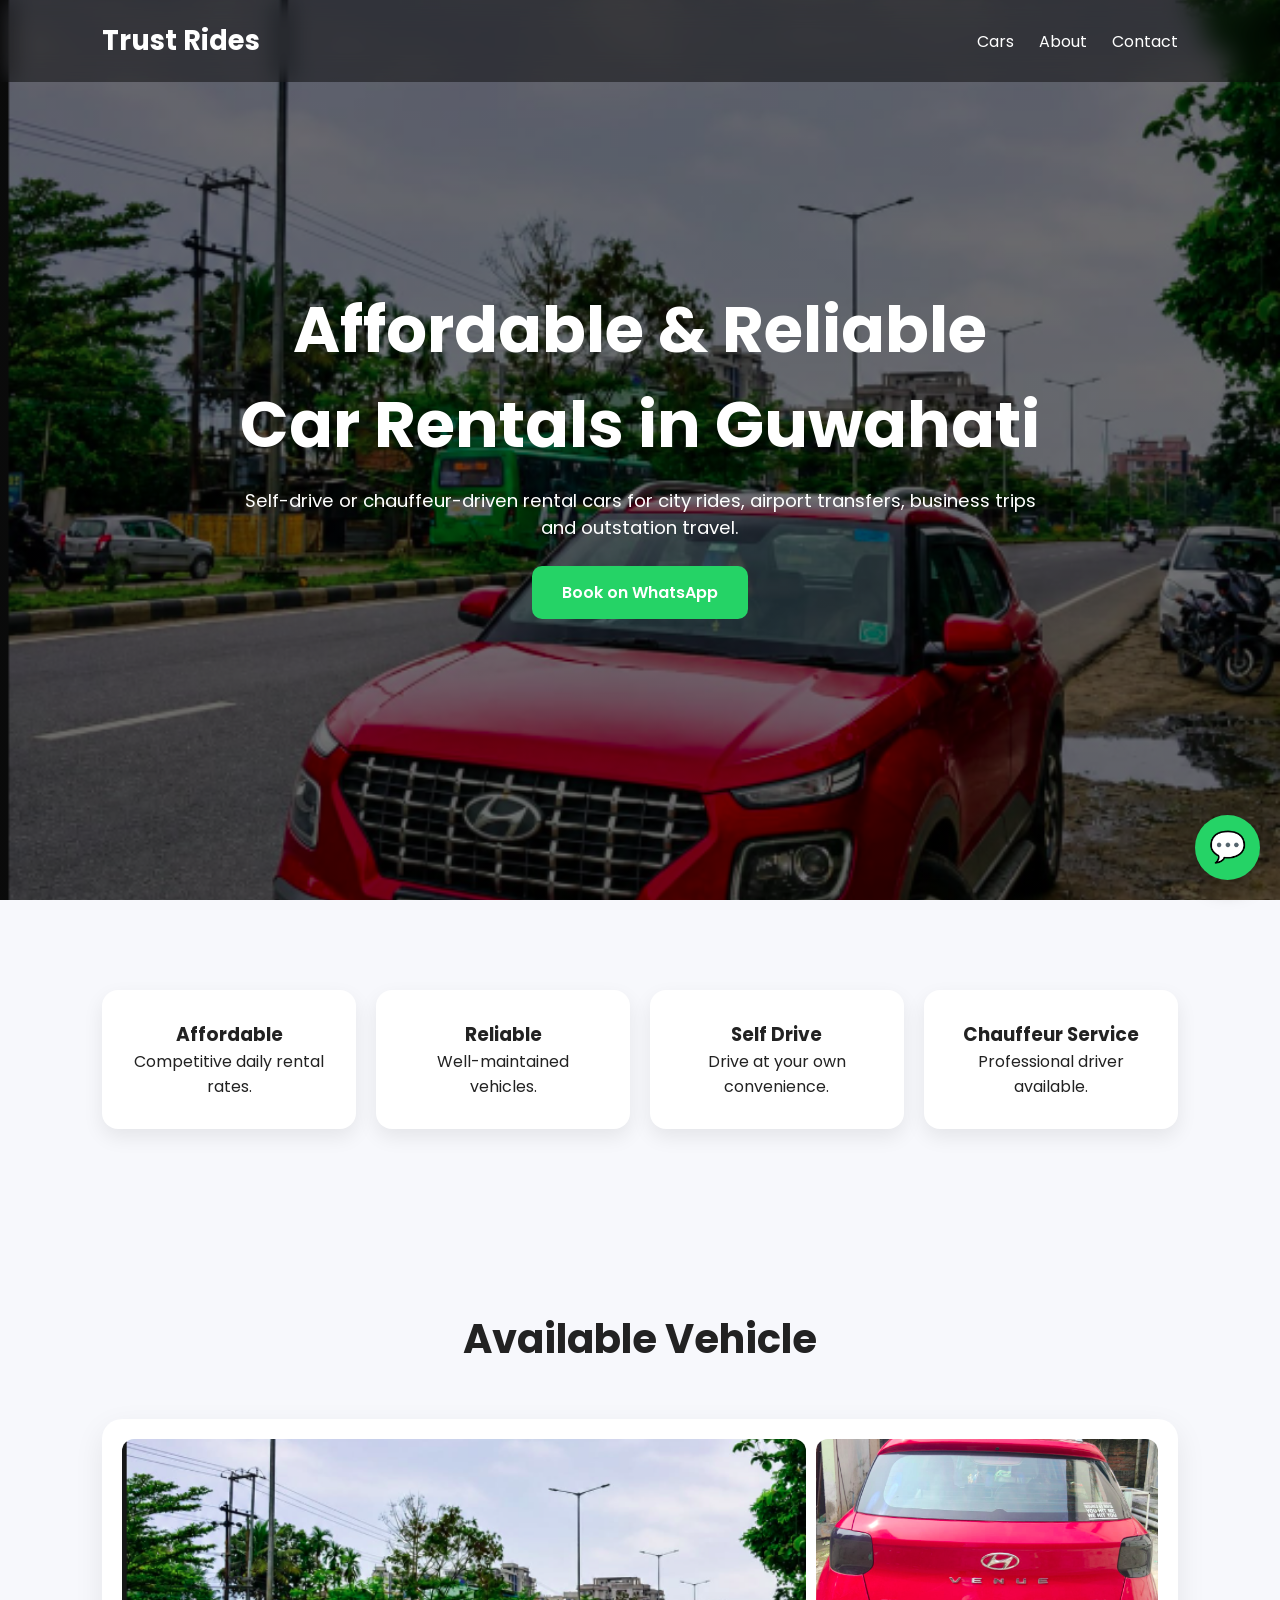
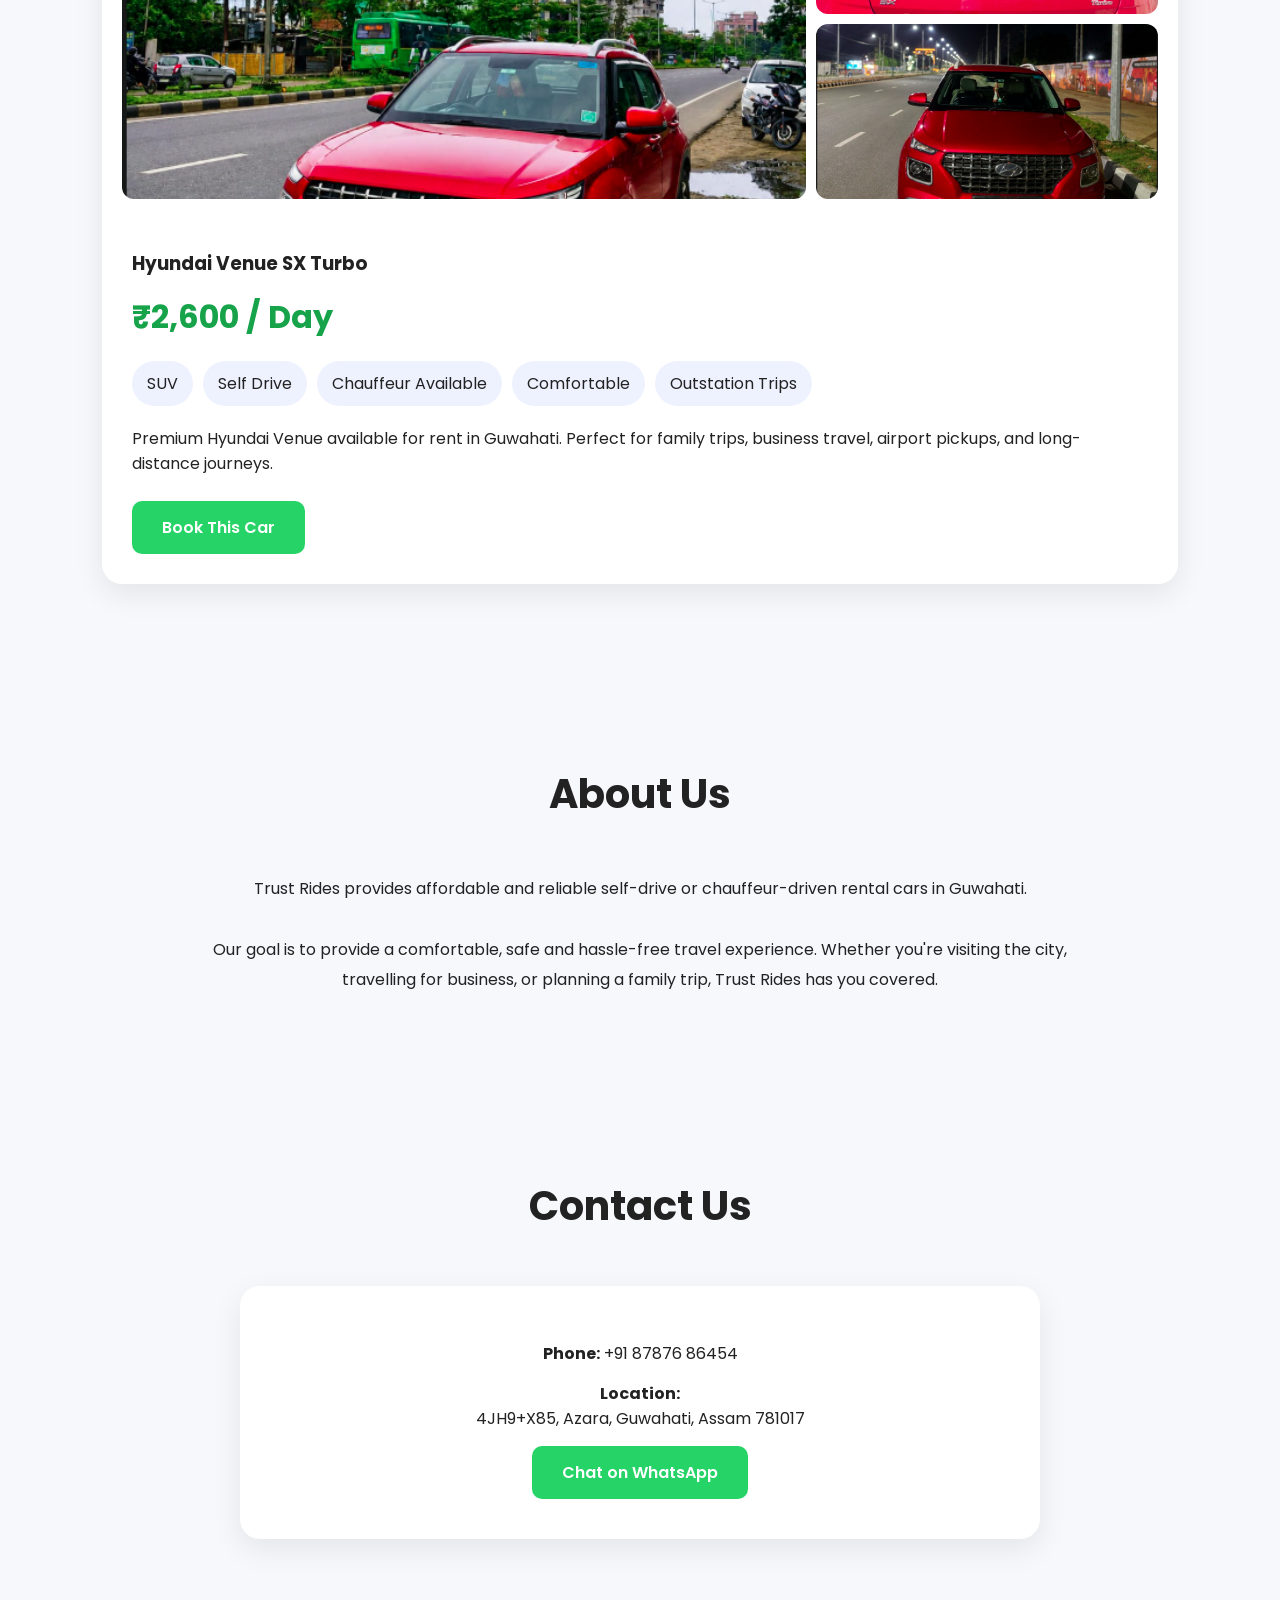
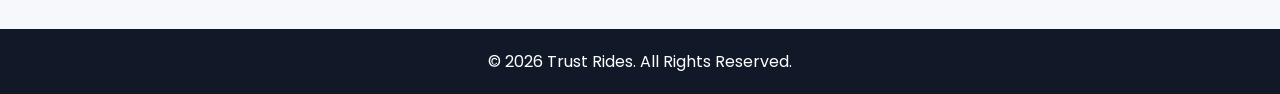
==== index.html @ ad2a6adc "Initial Trust Rides website" ====
<!DOCTYPE html>
<html lang="en">

<head>
    <meta charset="UTF-8">
    <meta name="viewport" content="width=device-width, initial-scale=1.0">

    <title>Trust Rides | Car Rentals in Guwahati</title>

    <link rel="stylesheet" href="style.css">

    <link rel="preconnect" href="https://fonts.googleapis.com">
    <link rel="preconnect" href="https://fonts.gstatic.com" crossorigin>

    <link href="https://fonts.googleapis.com/css2?family=Poppins:wght@300;400;500;600;700&display=swap"
        rel="stylesheet">
</head>

<body>

    <header>
        <div class="logo">Trust Rides</div>

        <div class="menu-btn" id="menu-btn">
            ☰
        </div>

        <nav id="nav-menu">
            <a href="#cars">Cars</a>
            <a href="#about">About</a>
            <a href="#contact">Contact</a>
        </nav>
    </header>

    <section class="hero reveal">

        <div class="hero-content">

            <h1>Affordable & Reliable Car Rentals in Guwahati</h1>

            <p>
                Self-drive or chauffeur-driven rental cars for city rides,
                airport transfers, business trips and outstation travel.
            </p>

            <a class="btn"
                href="https://wa.me/918787686454?text=Hello%20Trust%20Rides,%20I%20would%20like%20to%20book%20a%20car."
                target="_blank">
                Book on WhatsApp
            </a>

        </div>

    </section>

    <section class="reveal">

        <div class="stats">

            <div class="stat">
                <h3>Affordable</h3>
                <p>Competitive daily rental rates.</p>
            </div>

            <div class="stat">
                <h3>Reliable</h3>
                <p>Well-maintained vehicles.</p>
            </div>

            <div class="stat">
                <h3>Self Drive</h3>
                <p>Drive at your own convenience.</p>
            </div>

            <div class="stat">
                <h3>Chauffeur Service</h3>
                <p>Professional driver available.</p>
            </div>

        </div>

    </section>

    <section id="cars" class="reveal">

        <h2 class="section-title">Available Vehicle</h2>

        <div class="car-card">

            <div class="car-gallery">
                <img src="Venue_1.png" alt="Venue Front View" class="gallery-img">
                <img src="Venue_2.png" alt="Venue Night View" class="gallery-img">
                <img src="Venue_3.png" alt="Venue Rear View" class="gallery-img">
            </div>

            <div class="car-content">

                <h3>Hyundai Venue SX Turbo</h3>

                <div class="price">₹2,600 / Day</div>

                <div class="features">
                    <span>SUV</span>
                    <span>Self Drive</span>
                    <span>Chauffeur Available</span>
                    <span>Comfortable</span>
                    <span>Outstation Trips</span>
                </div>

                <p>
                    Premium Hyundai Venue available for rent in Guwahati.
                    Perfect for family trips, business travel, airport pickups,
                    and long-distance journeys.
                </p>

                <br>

                <a class="btn"
                href="https://wa.me/918787686454?text=Hello%20Trust%20Rides,%20I%20want%20to%20book%20the%20Hyundai%20Venue."
                target="_blank">
                    Book This Car
                </a>

            </div>

        </div>

    </section>

    <div id="imageModal" class="modal">

        <span class="close-modal">&times;</span>

        <img class="modal-content" id="modalImage" alt="Expanded Car View">

    </div>

    <section id="about" class="reveal">

        <h2 class="section-title">About Us</h2>

        <div class="about">

            <p>
                Trust Rides provides affordable and reliable self-drive or
                chauffeur-driven rental cars in Guwahati.
            </p>

            <br>

            <p>
                Our goal is to provide a comfortable, safe and hassle-free
                travel experience. Whether you're visiting the city,
                travelling for business, or planning a family trip,
                Trust Rides has you covered.
            </p>

        </div>

    </section>

    <section id="contact" class="reveal">

        <h2 class="section-title">Contact Us</h2>

        <div class="contact-box">

            <p><strong>Phone:</strong> +91 87876 86454</p>

            <p>
                <strong>Location:</strong><br>
                4JH9+X85, Azara, Guwahati, Assam 781017
            </p>

            <a class="btn" href="https://wa.me/918787686454" target="_blank">
                Chat on WhatsApp
            </a>

        </div>

    </section>

    <footer>
        © 2026 Trust Rides. All Rights Reserved.
    </footer>

    <a class="whatsapp" href="https://wa.me/918787686454" target="_blank">
        💬
    </a>

    <script src="script.js"></script>

</body>

</html>
---- style.css ----
:root {
    --primary-color: #25D366;
    --primary-hover: #ff4d4d;
    --bg-color: #f7f8fc;
    --text-color: #222;
    --price-color: #16a34a;
    --dark-bg: #111827;
    --overlay-dark: rgba(0,0,0,.85);
    --overlay-light: rgba(0,0,0,.45);
}

*{
    margin:0;
    padding:0;
    box-sizing:border-box;
    font-family:'Poppins',sans-serif;
}

html{
    scroll-behavior:smooth;
}

body{
    background: var(--bg-color);
    color: var(--text-color);
    overflow-x:hidden;
}

header{
    position:fixed;
    top:0;
    width:100%;
    z-index:1000;
    display:flex;
    justify-content:space-between;
    align-items:center;
    padding:20px 8%;
    backdrop-filter:blur(12px);
    background: var(--overlay-light);
    transition:.3s;
}

.logo{
    color:#fff;
    font-size:1.7rem;
    font-weight:700;
}

nav{
    display:flex;
    align-items:center;
}

nav a{
    color:white;
    text-decoration:none;
    margin-left:25px;
    transition:.3s;
}

nav a:hover{
    color: var(--primary-hover);
}

.menu-btn{
    color:white;
    font-size:2rem;
    cursor:pointer;
    display:none;
}

.hero{
    height:100vh;
    background:
    linear-gradient(rgba(0,0,0,.55),
    rgba(0,0,0,.55)),
    url("Venue_1.png");
    background-size:cover;
    background-position:center;
    display:flex;
    justify-content:center;
    align-items:center;
    text-align:center;
    color:white;
    padding:20px;
}

.hero-content{
    max-width:800px;
}

.hero h1{
    font-size:4rem;
    margin-bottom:15px;
}

.hero p{
    font-size:1.15rem;
    margin-bottom:25px;
}

.btn{
    display:inline-block;
    background: var(--primary-color);
    color:white;
    text-decoration:none;
    padding:14px 30px;
    border-radius:10px;
    font-weight:600;
    transition:.3s;
}

.btn:hover{
    transform:translateY(-4px);
}

section{
    padding:90px 8%;
}

.section-title{
    text-align:center;
    font-size:2.5rem;
    margin-bottom:50px;
}

.stats{
    display:grid;
    grid-template-columns:repeat(auto-fit,minmax(220px,1fr));
    gap:20px;
}

.stat{
    background:white;
    padding:30px;
    border-radius:16px;
    text-align:center;
    box-shadow:0 8px 20px rgba(0,0,0,.08);
}

.car-card{
    background:white;
    border-radius:20px;
    overflow:hidden;
    box-shadow:0 10px 30px rgba(0,0,0,.08);
}

.car-gallery{
    display:grid;
    grid-template-columns:2fr 1fr;
    grid-template-rows:175px 175px;
    gap:10px;
    padding:20px;
}

.car-gallery img{
    width:100%;
    object-fit:cover;
    border-radius:12px;
    transition:.3s;
    cursor:pointer;
}

.car-gallery img:first-child{
    grid-row:1 / span 2;
    height:360px;
}

.car-gallery img:nth-child(2),
.car-gallery img:nth-child(3){
    height:175px;
}

.car-gallery img:hover{
    transform:scale(1.02);
}

.car-content{
    padding:30px;
}

.price{
    color: var(--price-color);
    font-size:2rem;
    font-weight:700;
    margin:15px 0;
}

.features{
    display:flex;
    flex-wrap:wrap;
    gap:10px;
    margin:20px 0;
}

.features span{
    background:#eef2ff;
    padding:10px 15px;
    border-radius:25px;
}

.about{
    max-width:900px;
    margin:auto;
    text-align:center;
    line-height:1.9;
}

.contact-box{
    background:white;
    max-width:800px;
    margin:auto;
    padding:40px;
    border-radius:20px;
    text-align:center;
    box-shadow:0 10px 30px rgba(0,0,0,.08);
}

.contact-box p{
    margin:15px 0;
}

.whatsapp{
    position:fixed;
    right:20px;
    bottom:20px;
    width:65px;
    height:65px;
    border-radius:50%;
    background: var(--primary-color);
    color:white;
    text-decoration:none;
    display:flex;
    justify-content:center;
    align-items:center;
    font-size:30px;
    box-shadow:0 10px 20px rgba(0,0,0,.25);
}

footer{
    background: var(--dark-bg);
    color:white;
    text-align:center;
    padding:20px;
}

.reveal{
    opacity:0;
    transform:translateY(40px);
    transition:.8s ease;
}

.reveal.active{
    opacity:1;
    transform:translateY(0);
}

@media(max-width:768px){

    .hero h1{
        font-size:2rem;
    }

    .hero p{
        font-size:.95rem;
    }

    .menu-btn{
        display:block;
    }

    nav{
        position:absolute;
        top:80px;
        left:0;
        width:100%;
        background: var(--dark-bg);
        display:none;
        flex-direction:column;
        text-align:center;
        padding:20px 0;
    }

    nav.active{
        display:flex;
    }

    nav a{
        margin:15px 0;
    }

    .car-gallery{
        grid-template-columns:1fr;
        grid-template-rows:auto;
    }

    .car-gallery img:first-child,
    .car-gallery img:nth-child(2),
    .car-gallery img:nth-child(3){
        height:220px;
    }

    .btn{
        width:100%;
        text-align:center;
    }

    .section-title{
        font-size:2rem;
    }

    .contact-box{
        padding:25px;
    }
}
.modal{
    display:none;
    position:fixed;
    z-index:9999;
    left:0;
    top:0;
    width:100%;
    height:100%;
    background:rgba(0,0,0,.95);
    justify-content:center;
    align-items:center;
    padding:20px;
}

.modal-content{
    max-width:95%;
    max-height:90%;
    object-fit:contain;
    border-radius:10px;
}

.close-modal{
    position:absolute;
    top:20px;
    right:35px;
    color:white;
    font-size:40px;
    font-weight:bold;
    cursor:pointer;
}

.gallery-img{
    cursor:pointer;
}
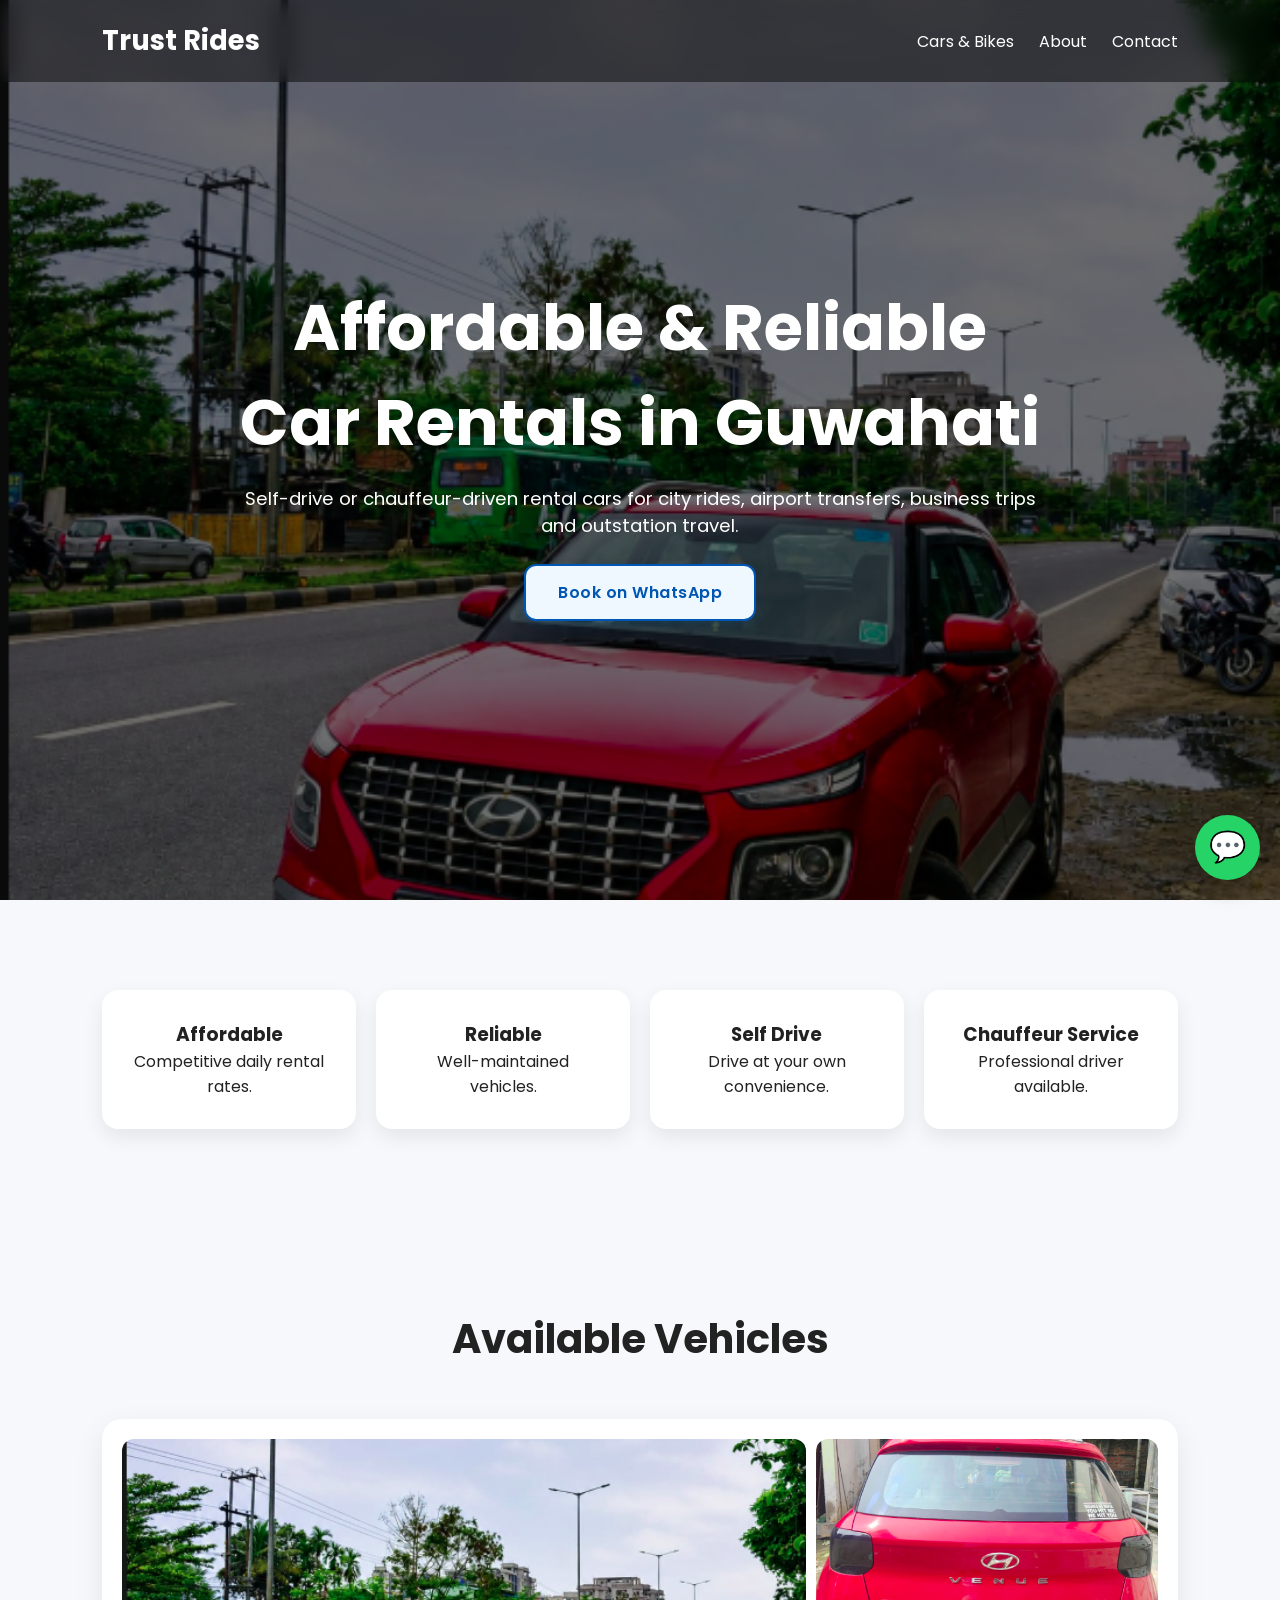
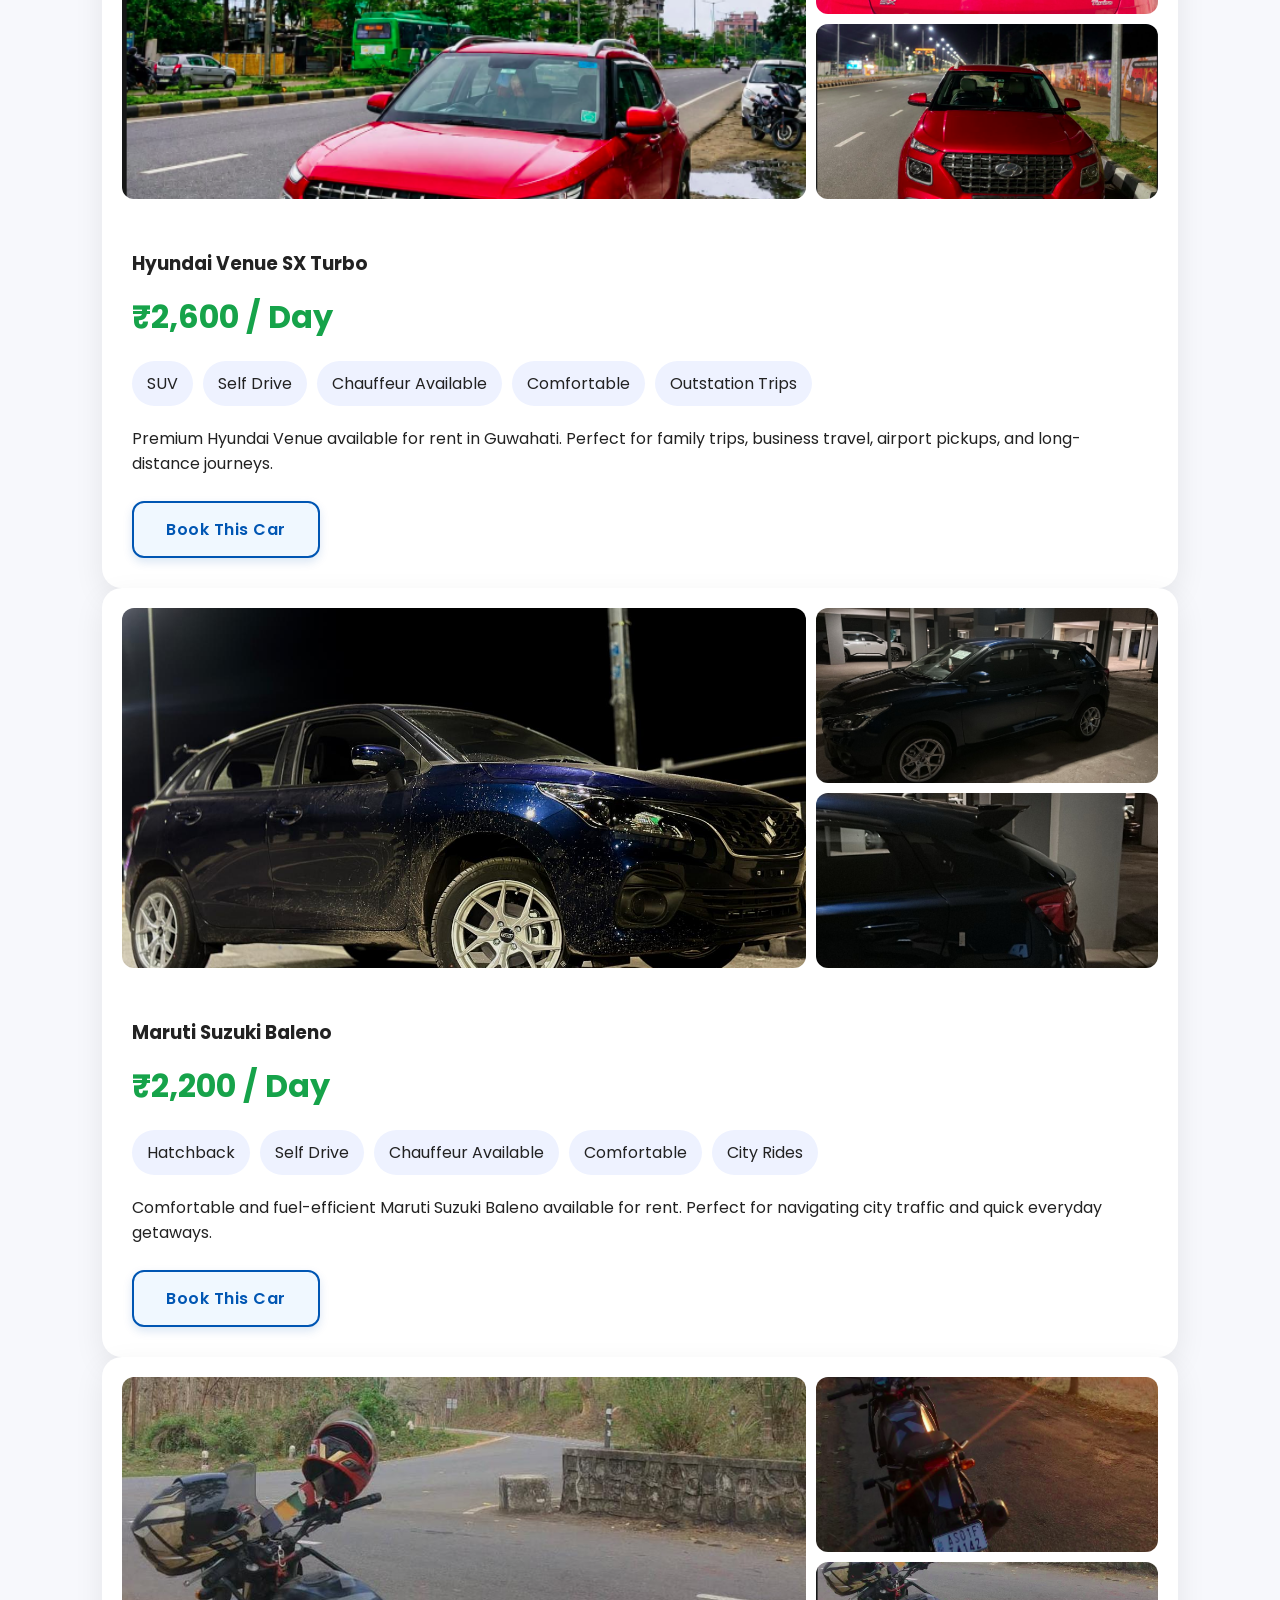
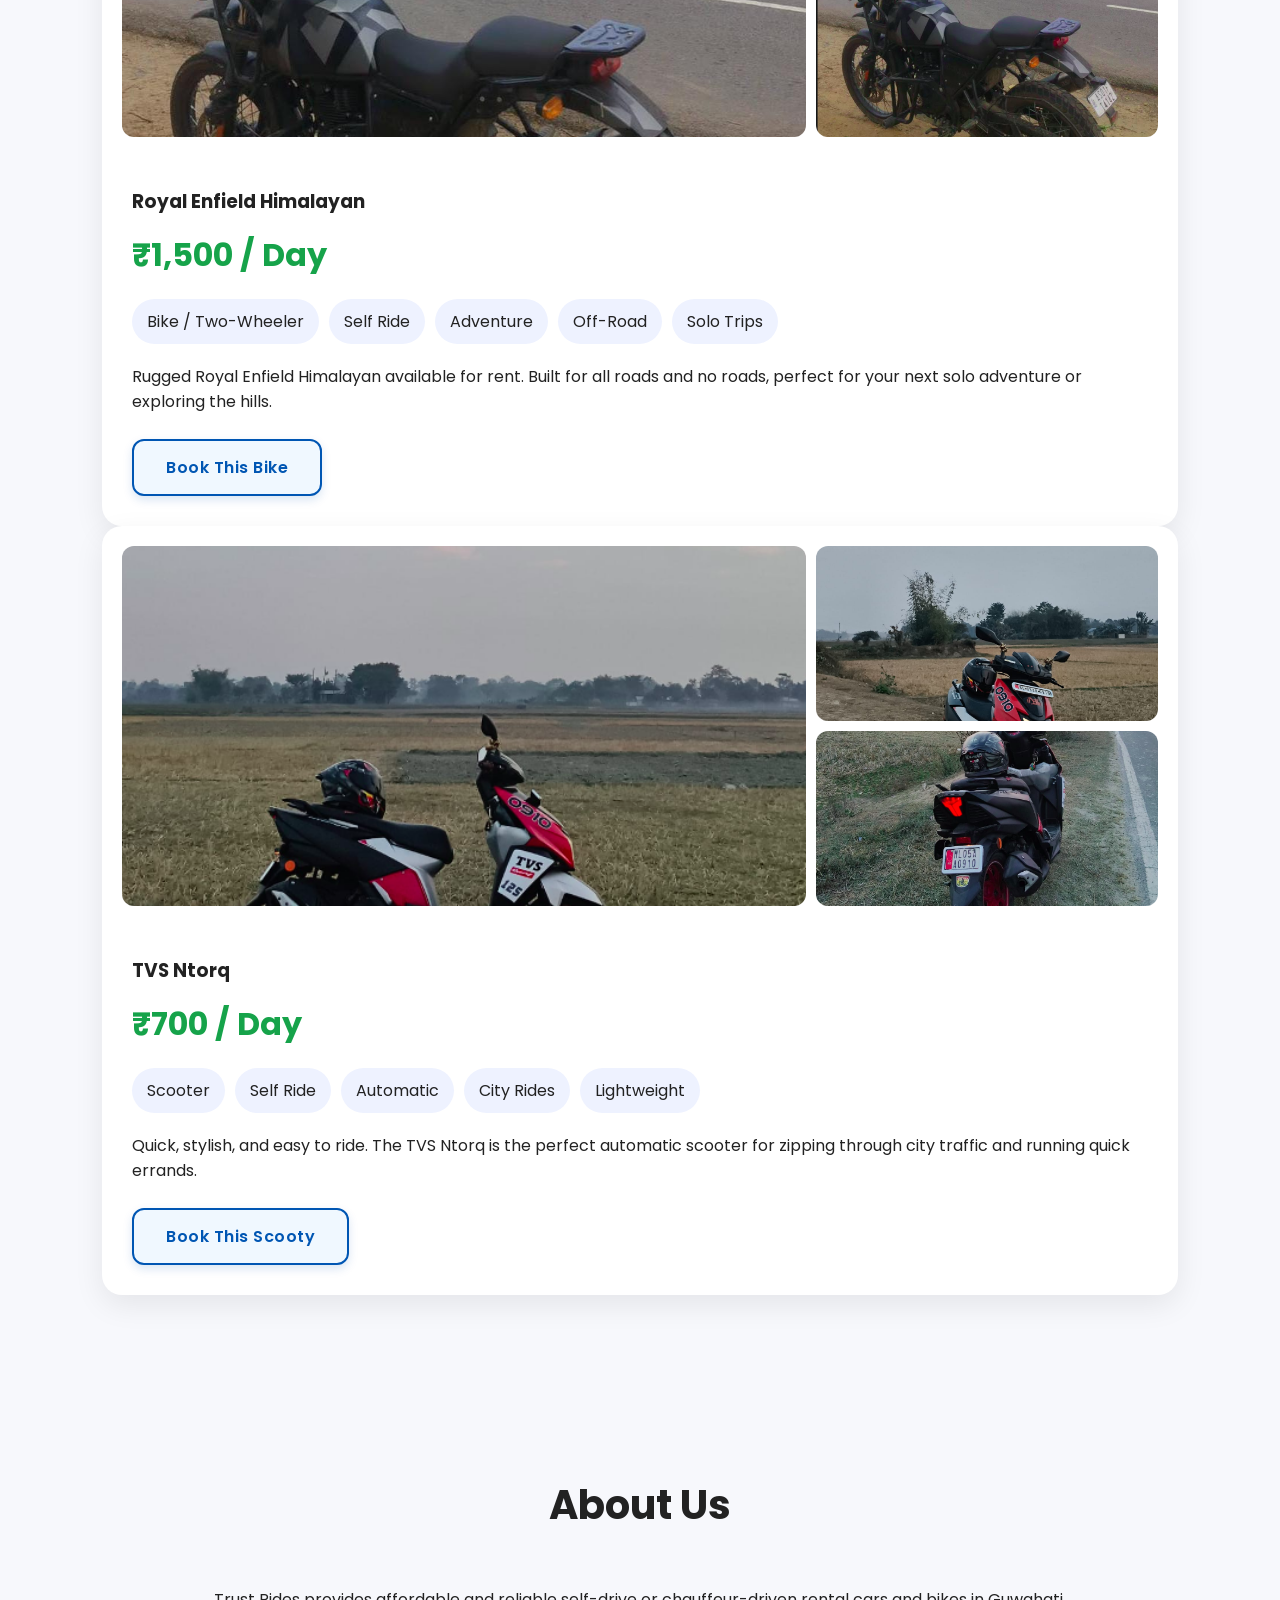
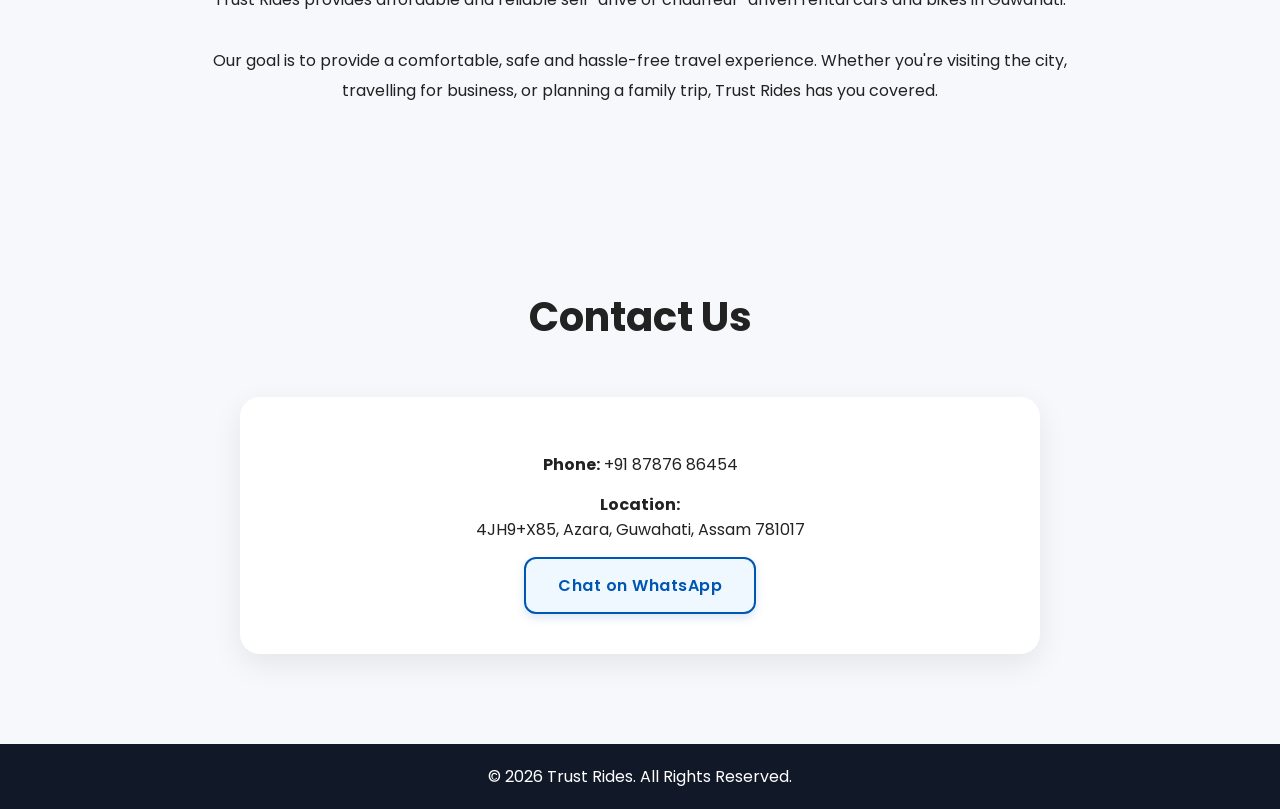
==== commit 68cc686c: "Added pictures, changes in font color" ====
--- a/index.html
+++ b/index.html
@@ -26,7 +26,7 @@
         </div>
 
         <nav id="nav-menu">
-            <a href="#cars">Cars</a>
+            <a href="#cars">Cars & Bikes</a>
             <a href="#about">About</a>
             <a href="#contact">Contact</a>
         </nav>
@@ -44,7 +44,7 @@
             </p>
 
             <a class="btn"
-                href="https://wa.me/918787686454?text=Hello%20Trust%20Rides,%20I%20would%20like%20to%20book%20a%20car."
+                href="https://wa.me/918787686454?text=Hello%20Trust%20Rides,%20I%20would%20like%20to%20book%20a%20vehicle."
                 target="_blank">
                 Book on WhatsApp
             </a>
@@ -83,44 +83,125 @@
 
     <section id="cars" class="reveal">
 
-        <h2 class="section-title">Available Vehicle</h2>
-
-        <div class="car-card">
-
-            <div class="car-gallery">
-                <img src="Venue_1.png" alt="Venue Front View" class="gallery-img">
-                <img src="Venue_2.png" alt="Venue Night View" class="gallery-img">
-                <img src="Venue_3.png" alt="Venue Rear View" class="gallery-img">
-            </div>
-
-            <div class="car-content">
-
-                <h3>Hyundai Venue SX Turbo</h3>
-
-                <div class="price">₹2,600 / Day</div>
-
-                <div class="features">
-                    <span>SUV</span>
-                    <span>Self Drive</span>
-                    <span>Chauffeur Available</span>
-                    <span>Comfortable</span>
-                    <span>Outstation Trips</span>
-                </div>
-
-                <p>
-                    Premium Hyundai Venue available for rent in Guwahati.
-                    Perfect for family trips, business travel, airport pickups,
-                    and long-distance journeys.
-                </p>
-
-                <br>
-
-                <a class="btn"
-                href="https://wa.me/918787686454?text=Hello%20Trust%20Rides,%20I%20want%20to%20book%20the%20Hyundai%20Venue."
-                target="_blank">
-                    Book This Car
-                </a>
-
+        <h2 class="section-title">Available Vehicles</h2>
+
+        <div class="vehicles-grid">
+
+            <div class="car-card">
+                <div class="car-gallery">
+                    <img src="Venue_1.png" alt="Venue Front View" class="gallery-img">
+                    <img src="Venue_2.png" alt="Venue Night View" class="gallery-img">
+                    <img src="Venue_3.png" alt="Venue Rear View" class="gallery-img">
+                </div>
+                <div class="car-content">
+                    <h3>Hyundai Venue SX Turbo</h3>
+                    <div class="price">₹2,600 / Day</div>
+                    <div class="features">
+                        <span>SUV</span>
+                        <span>Self Drive</span>
+                        <span>Chauffeur Available</span>
+                        <span>Comfortable</span>
+                        <span>Outstation Trips</span>
+                    </div>
+                    <p>
+                        Premium Hyundai Venue available for rent in Guwahati.
+                        Perfect for family trips, business travel, airport pickups,
+                        and long-distance journeys.
+                    </p>
+                    <br>
+                    <a class="btn"
+                        href="https://wa.me/918787686454?text=Hello%20Trust%20Rides,%20I%20want%20to%20book%20the%20Hyundai%20Venue."
+                        target="_blank">
+                        Book This Car
+                    </a>
+                </div>
+            </div>
+
+            <div class="car-card">
+                <div class="car-gallery">
+                    <img src="Baleno_1.png" alt="Baleno Front View" class="gallery-img">
+                    <img src="Baleno_2.png" alt="Baleno Side View" class="gallery-img">
+                    <img src="Baleno_3.png" alt="Baleno Rear View" class="gallery-img">
+                </div>
+                <div class="car-content">
+                    <h3>Maruti Suzuki Baleno</h3>
+                    <div class="price">₹2,200 / Day</div>
+                    <div class="features">
+                        <span>Hatchback</span>
+                        <span>Self Drive</span>
+                        <span>Chauffeur Available</span>
+                        <span>Comfortable</span>
+                        <span>City Rides</span>
+                    </div>
+                    <p>
+                        Comfortable and fuel-efficient Maruti Suzuki Baleno available for rent.
+                        Perfect for navigating city traffic and quick everyday getaways.
+                    </p>
+                    <br>
+                    <a class="btn"
+                        href="https://wa.me/918787686454?text=Hello%20Trust%20Rides,%20I%20want%20to%20book%20the%20Baleno."
+                        target="_blank">
+                        Book This Car
+                    </a>
+                </div>
+            </div>
+
+            <div class="car-card">
+                <div class="car-gallery">
+                    <img src="Himalayan_1.png" alt="Himalayan Side View" class="gallery-img">
+                    <img src="Himalayan_2.png" alt="Himalayan Front View" class="gallery-img">
+                    <img src="Himalayan_3.png" alt="Himalayan Rear View" class="gallery-img">
+                </div>
+                <div class="car-content">
+                    <h3>Royal Enfield Himalayan</h3>
+                    <div class="price">₹1,500 / Day</div>
+                    <div class="features">
+                        <span>Bike / Two-Wheeler</span>
+                        <span>Self Ride</span>
+                        <span>Adventure</span>
+                        <span>Off-Road</span>
+                        <span>Solo Trips</span>
+                    </div>
+                    <p>
+                        Rugged Royal Enfield Himalayan available for rent.
+                        Built for all roads and no roads, perfect for your next solo adventure or exploring the hills.
+                    </p>
+                    <br>
+                    <a class="btn"
+                        href="https://wa.me/918787686454?text=Hello%20Trust%20Rides,%20I%20want%20to%20book%20the%20Himalayan."
+                        target="_blank">
+                        Book This Bike
+                    </a>
+                </div>
+            </div>
+
+            <div class="car-card">
+                <div class="car-gallery">
+                    <img src="Ntorq_1.png" alt="Ntorq Side View" class="gallery-img">
+                    <img src="Ntorq_2.png" alt="Ntorq Front View" class="gallery-img">
+                    <img src="Ntorq_3.png" alt="Ntorq Rear View" class="gallery-img">
+                </div>
+                <div class="car-content">
+                    <h3>TVS Ntorq</h3>
+                    <div class="price">₹700 / Day</div>
+                    <div class="features">
+                        <span>Scooter</span>
+                        <span>Self Ride</span>
+                        <span>Automatic</span>
+                        <span>City Rides</span>
+                        <span>Lightweight</span>
+                    </div>
+                    <p>
+                        Quick, stylish, and easy to ride. The TVS Ntorq is the perfect automatic scooter for zipping
+                        through city traffic and running quick errands.
+                    </p>
+                    <br>
+                    <a class="btn"
+                        href="https://wa.me/918787686454?text=Hello%20Trust%20Rides,%20I%20want%20to%20book%20the%20Ntorq."
+                        target="_blank">
+                        Book This Scooty
+                    </a>
+                </div>
             </div>
 
         </div>
@@ -131,7 +212,7 @@
 
         <span class="close-modal">&times;</span>
 
-        <img class="modal-content" id="modalImage" alt="Expanded Car View">
+        <img class="modal-content" id="modalImage" alt="Expanded Vehicle View">
 
     </div>
 
@@ -143,7 +224,7 @@
 
             <p>
                 Trust Rides provides affordable and reliable self-drive or
-                chauffeur-driven rental cars in Guwahati.
+                chauffeur-driven rental cars and bikes in Guwahati.
             </p>
 
             <br>
--- a/style.css
+++ b/style.css
@@ -1,5 +1,5 @@
 :root {
-    --primary-color: #25D366;
+    --primary-color: #25D366; /* Kept for the WhatsApp floating icon */
     --primary-hover: #ff4d4d;
     --bg-color: #f7f8fc;
     --text-color: #222;
@@ -7,6 +7,11 @@
     --dark-bg: #111827;
     --overlay-dark: rgba(0,0,0,.85);
     --overlay-light: rgba(0,0,0,.45);
+    
+    /* New Blue Theme Variables for Buttons */
+    --btn-blue: #0056b3;
+    --btn-blue-hover: #004494;
+    --btn-blue-bg: #f0f8ff;
 }
 
 *{
@@ -99,19 +104,26 @@
     margin-bottom:25px;
 }
 
+/* UPDATED BUTTON STYLES */
 .btn{
     display:inline-block;
-    background: var(--primary-color);
-    color:white;
+    background: var(--btn-blue-bg);
+    color: var(--btn-blue); /* Blue font */
+    border: 2px solid var(--btn-blue);
     text-decoration:none;
-    padding:14px 30px;
-    border-radius:10px;
+    padding:14px 32px;
+    border-radius:12px; 
     font-weight:600;
-    transition:.3s;
+    letter-spacing: 0.5px;
+    box-shadow: 0 4px 10px rgba(0, 86, 179, 0.15); 
+    transition: all 0.3s ease-in-out;
 }
 
 .btn:hover{
-    transform:translateY(-4px);
+    transform:translateY(-4px) scale(1.02);
+    background: var(--btn-blue);
+    color: #ffffff;
+    box-shadow: 0 8px 20px rgba(0, 86, 179, 0.3);
 }
 
 section{
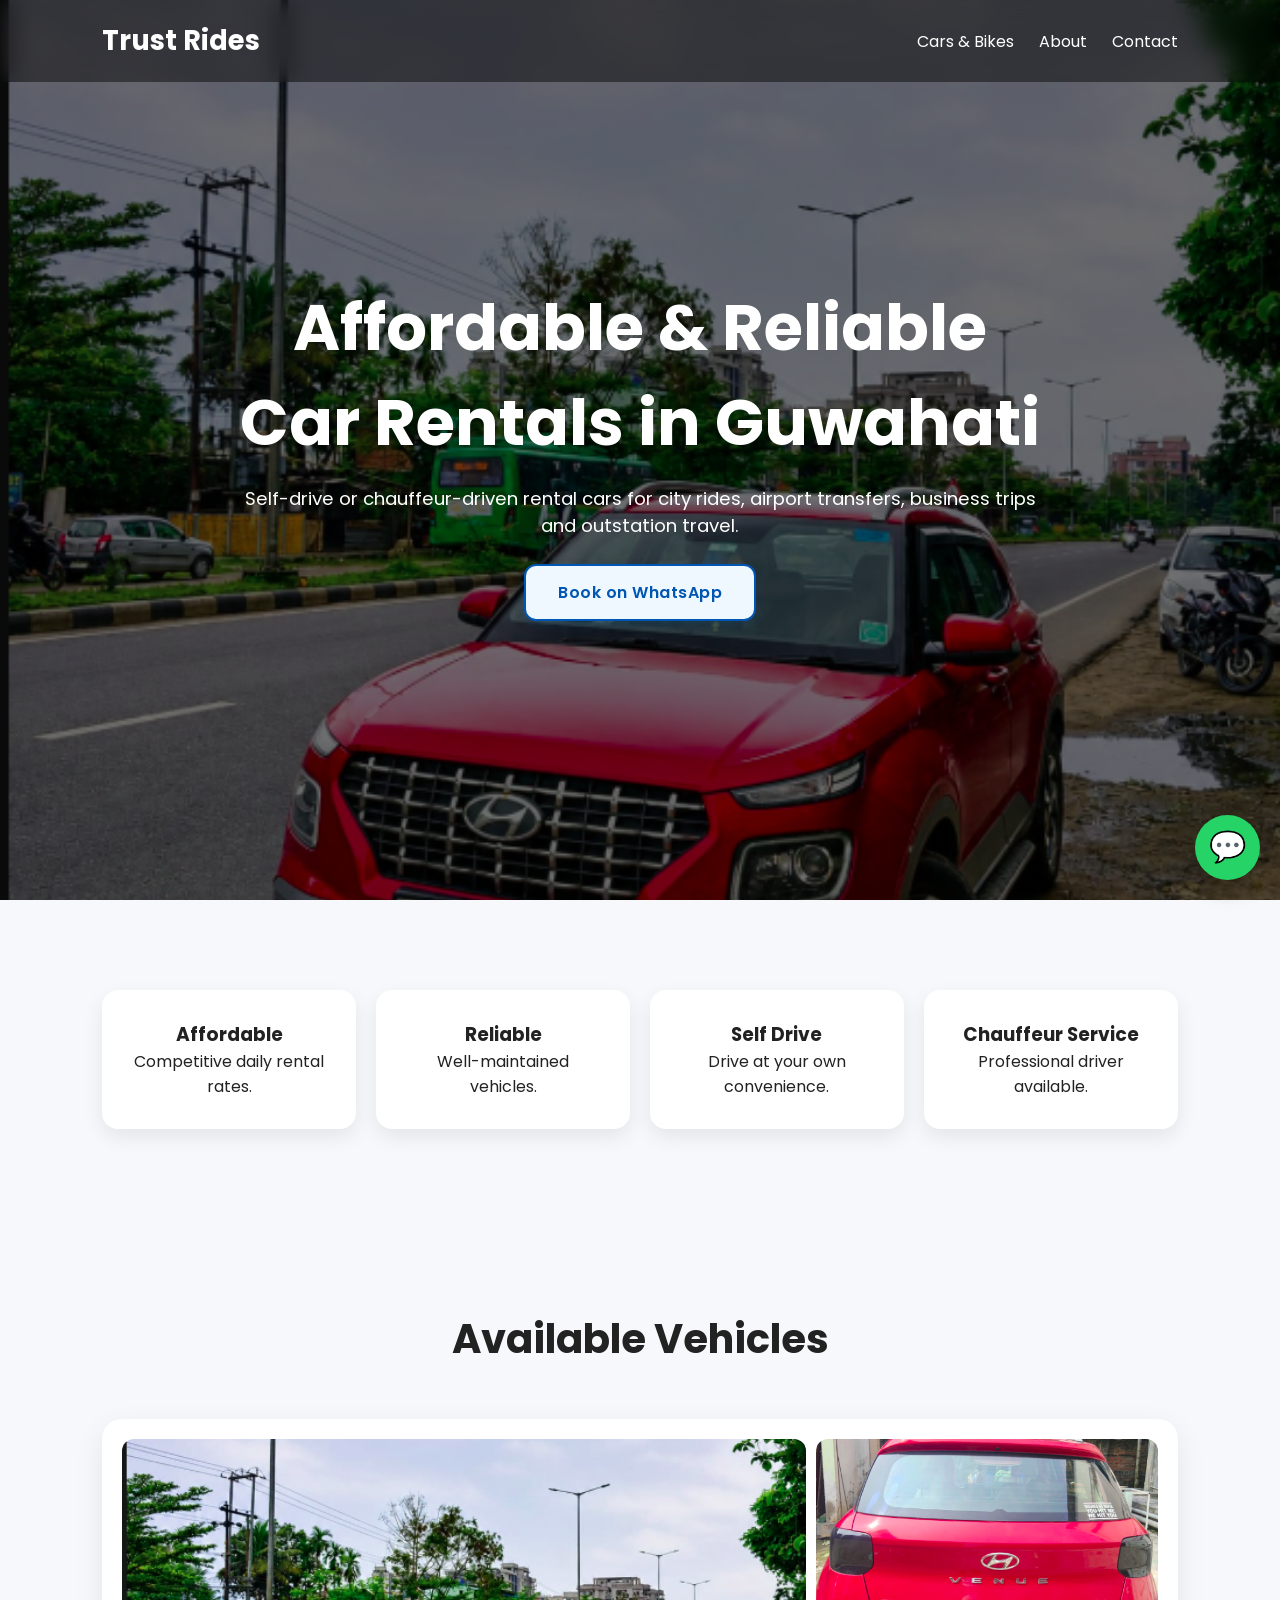
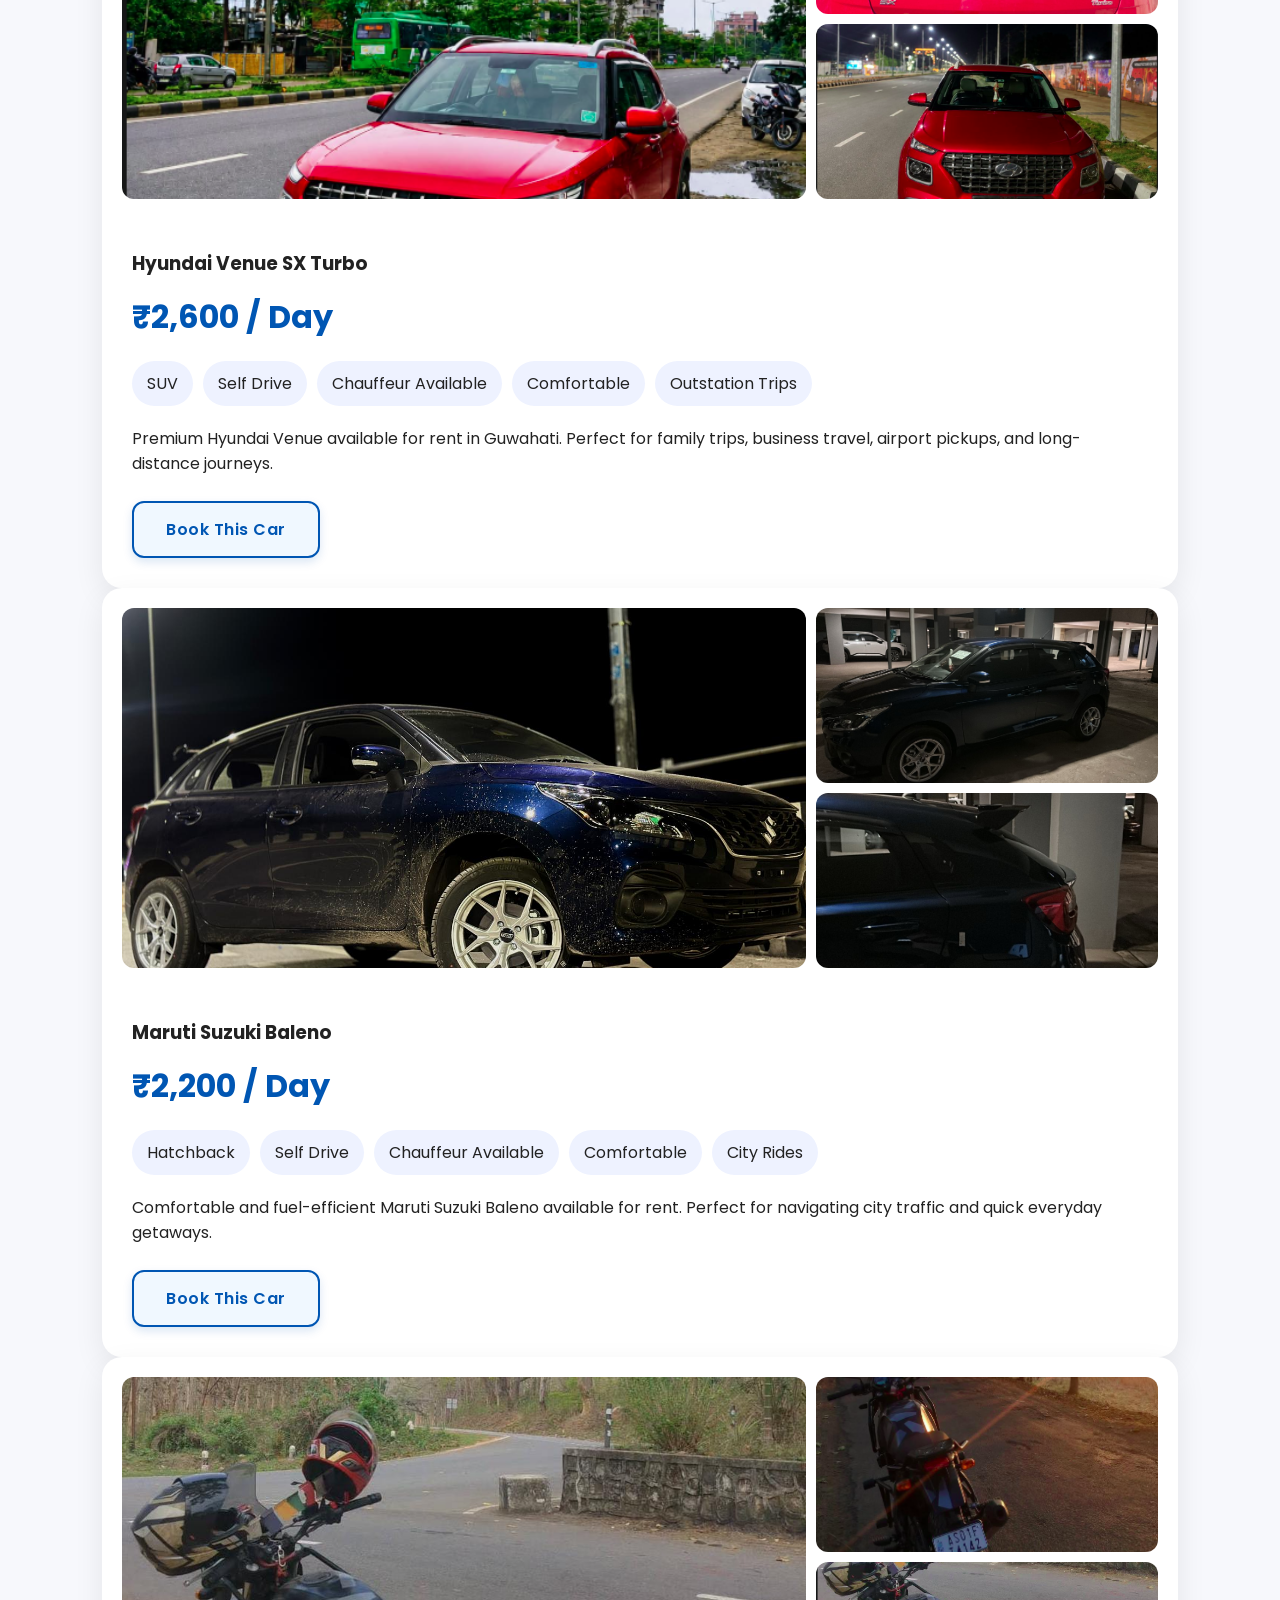
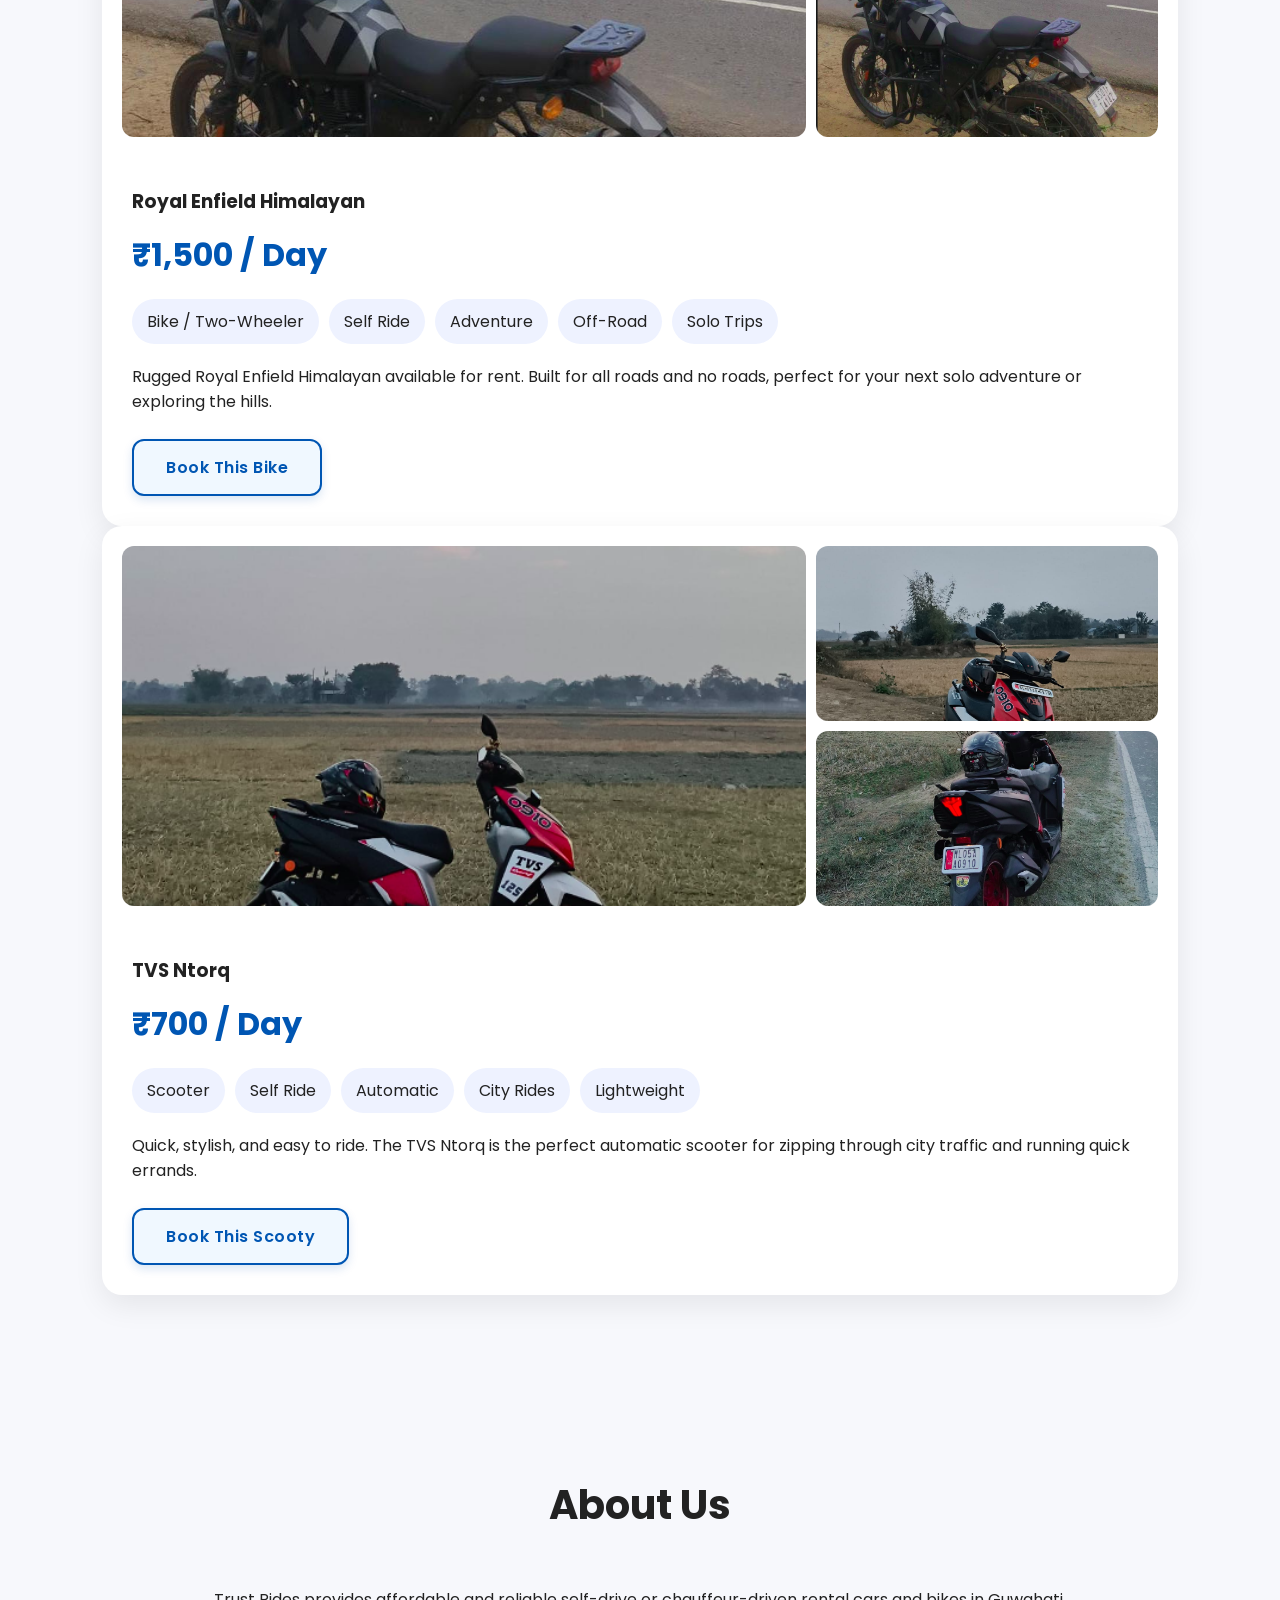
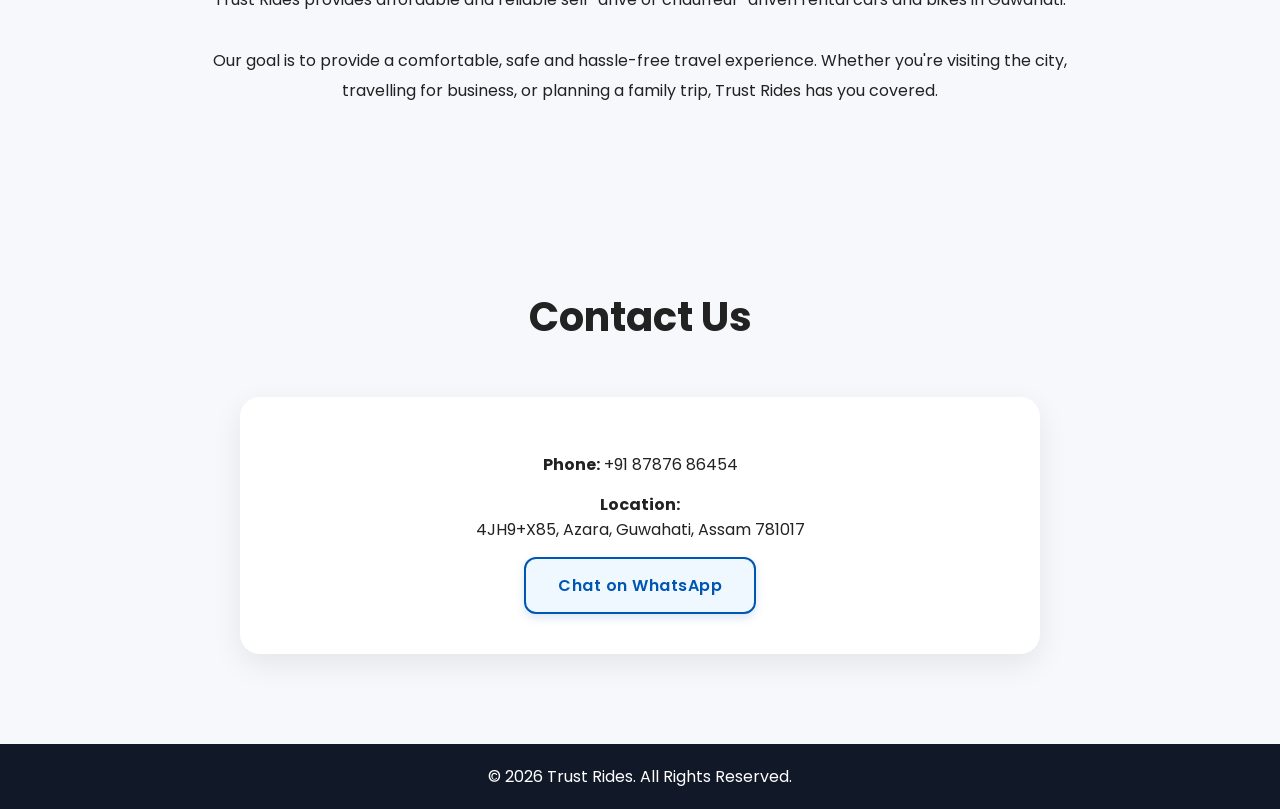
==== commit 2bcee78a: "Final changes" ====
--- a/index.html
+++ b/index.html
@@ -4,7 +4,11 @@
 <head>
     <meta charset="UTF-8">
     <meta name="viewport" content="width=device-width, initial-scale=1.0">
-
+    <meta name="description"
+        content="Affordable self-drive and chauffeur-driven car rentals in Guwahati. Hyundai Venue available for rent with Trust Rides.">
+
+    <meta name="keywords"
+        content="car rental guwahati, self drive car guwahati, trust rides, hyundai venue rental, car hire guwahati">
     <title>Trust Rides | Car Rentals in Guwahati</title>
 
     <link rel="stylesheet" href="style.css">
--- a/style.css
+++ b/style.css
@@ -1,14 +1,12 @@
 :root {
-    --primary-color: #25D366; /* Kept for the WhatsApp floating icon */
+    --primary-color: #25D366;
     --primary-hover: #ff4d4d;
     --bg-color: #f7f8fc;
     --text-color: #222;
-    --price-color: #16a34a;
+    --price-color: #0056b3;
     --dark-bg: #111827;
     --overlay-dark: rgba(0,0,0,.85);
     --overlay-light: rgba(0,0,0,.45);
-    
-    /* New Blue Theme Variables for Buttons */
     --btn-blue: #0056b3;
     --btn-blue-hover: #004494;
     --btn-blue-bg: #f0f8ff;
@@ -104,7 +102,7 @@
     margin-bottom:25px;
 }
 
-/* UPDATED BUTTON STYLES */
+
 .btn{
     display:inline-block;
     background: var(--btn-blue-bg);
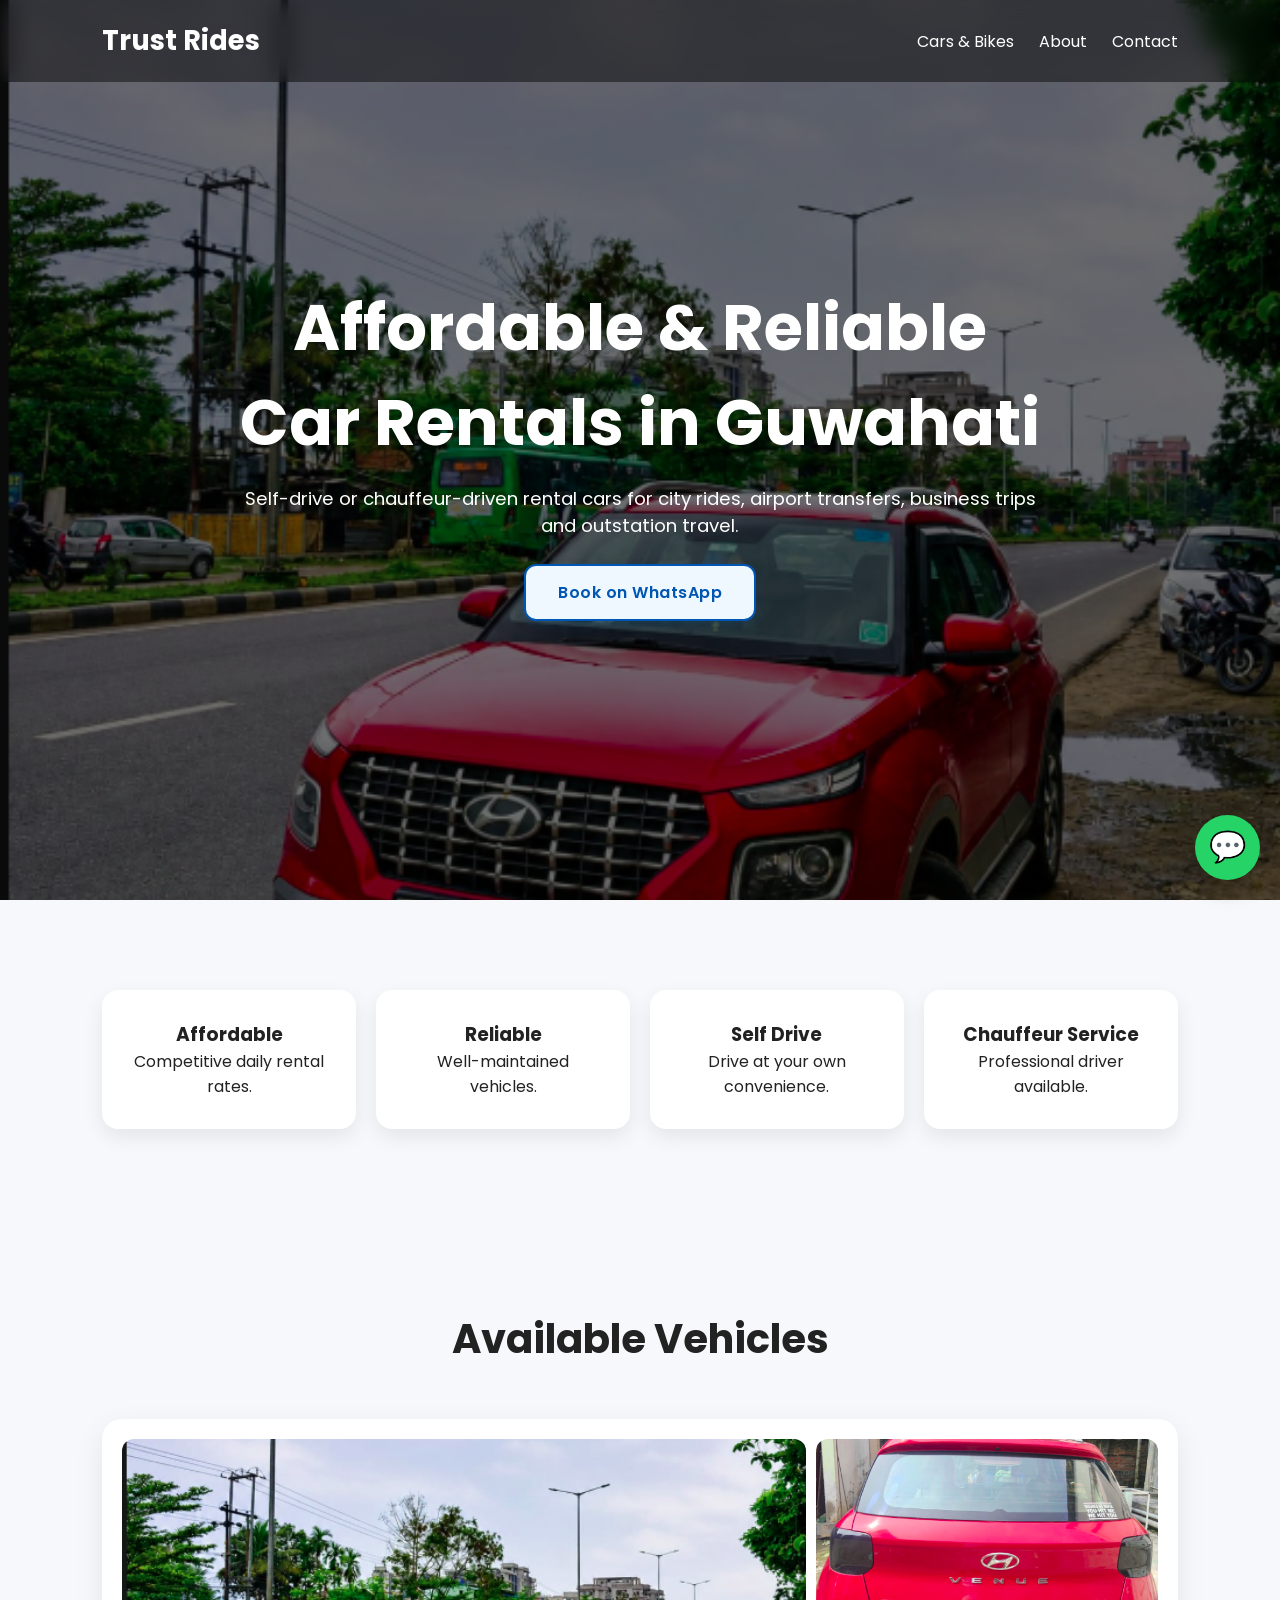
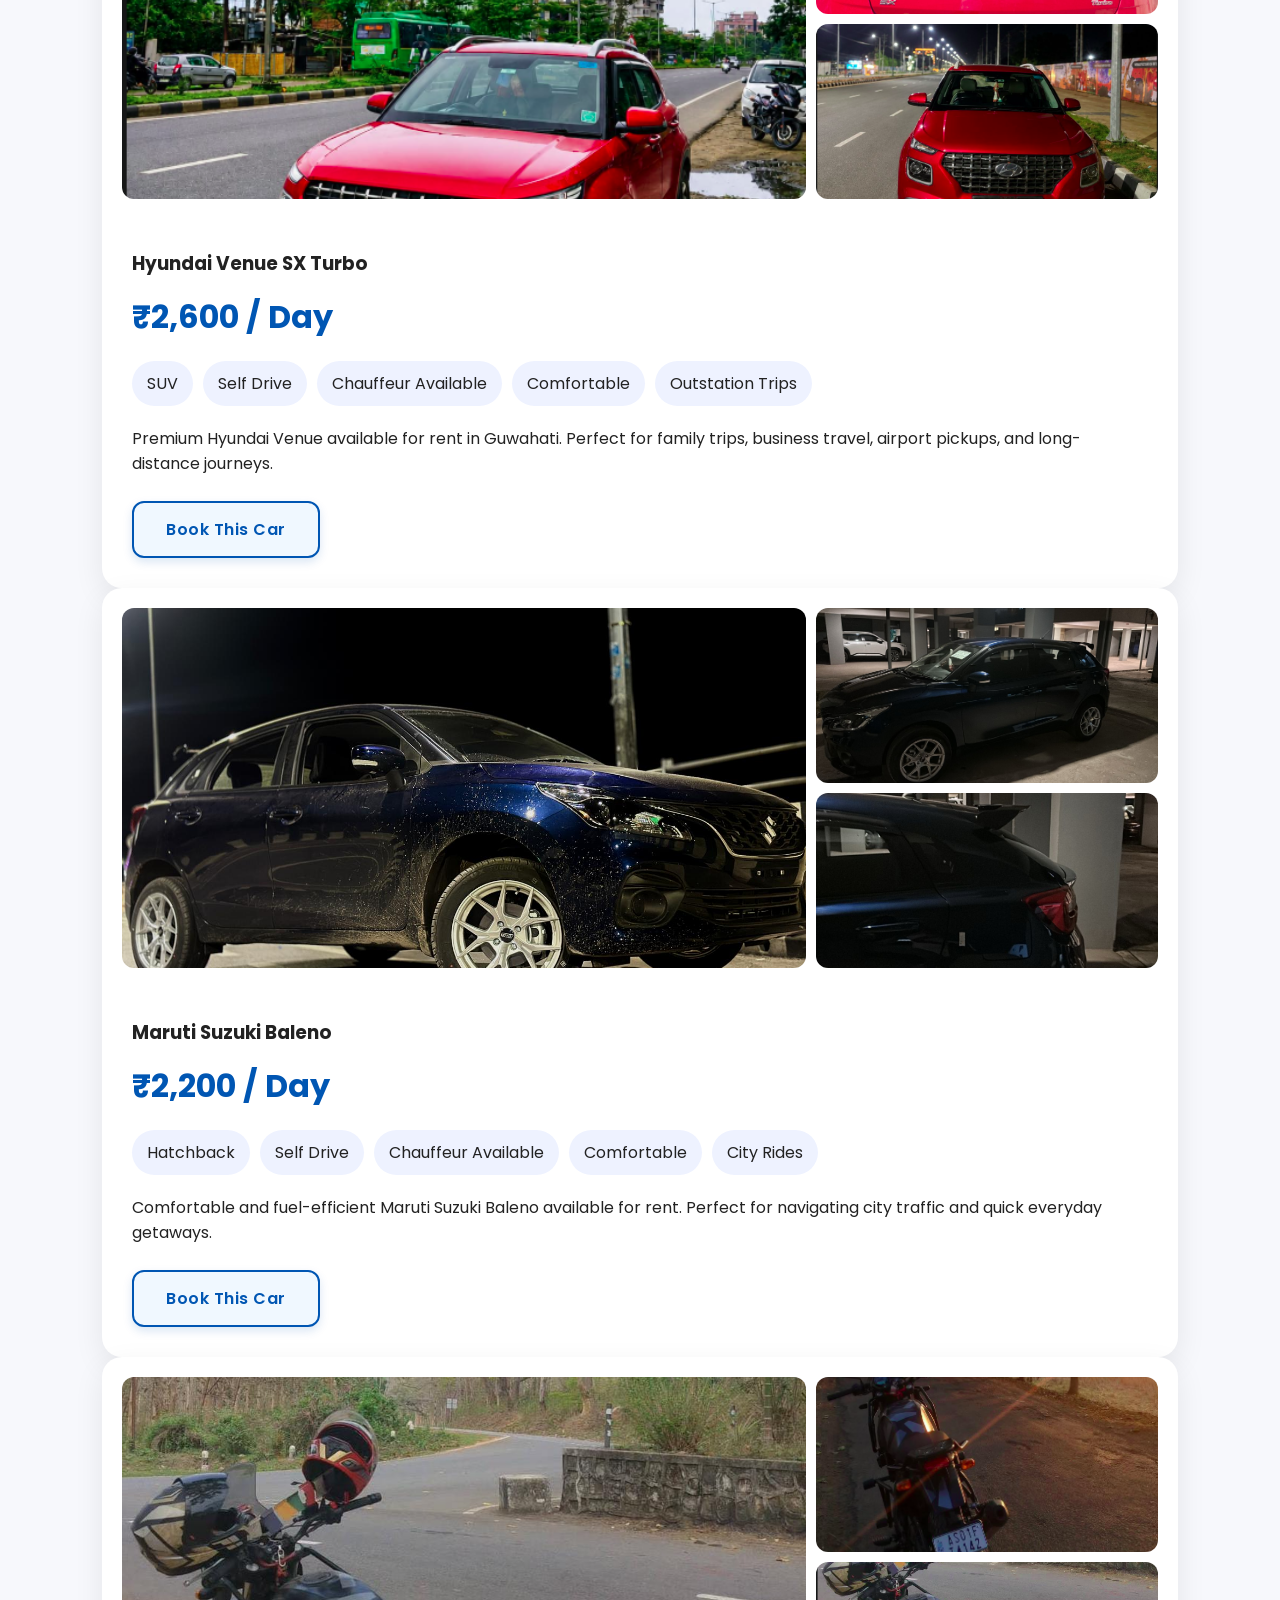
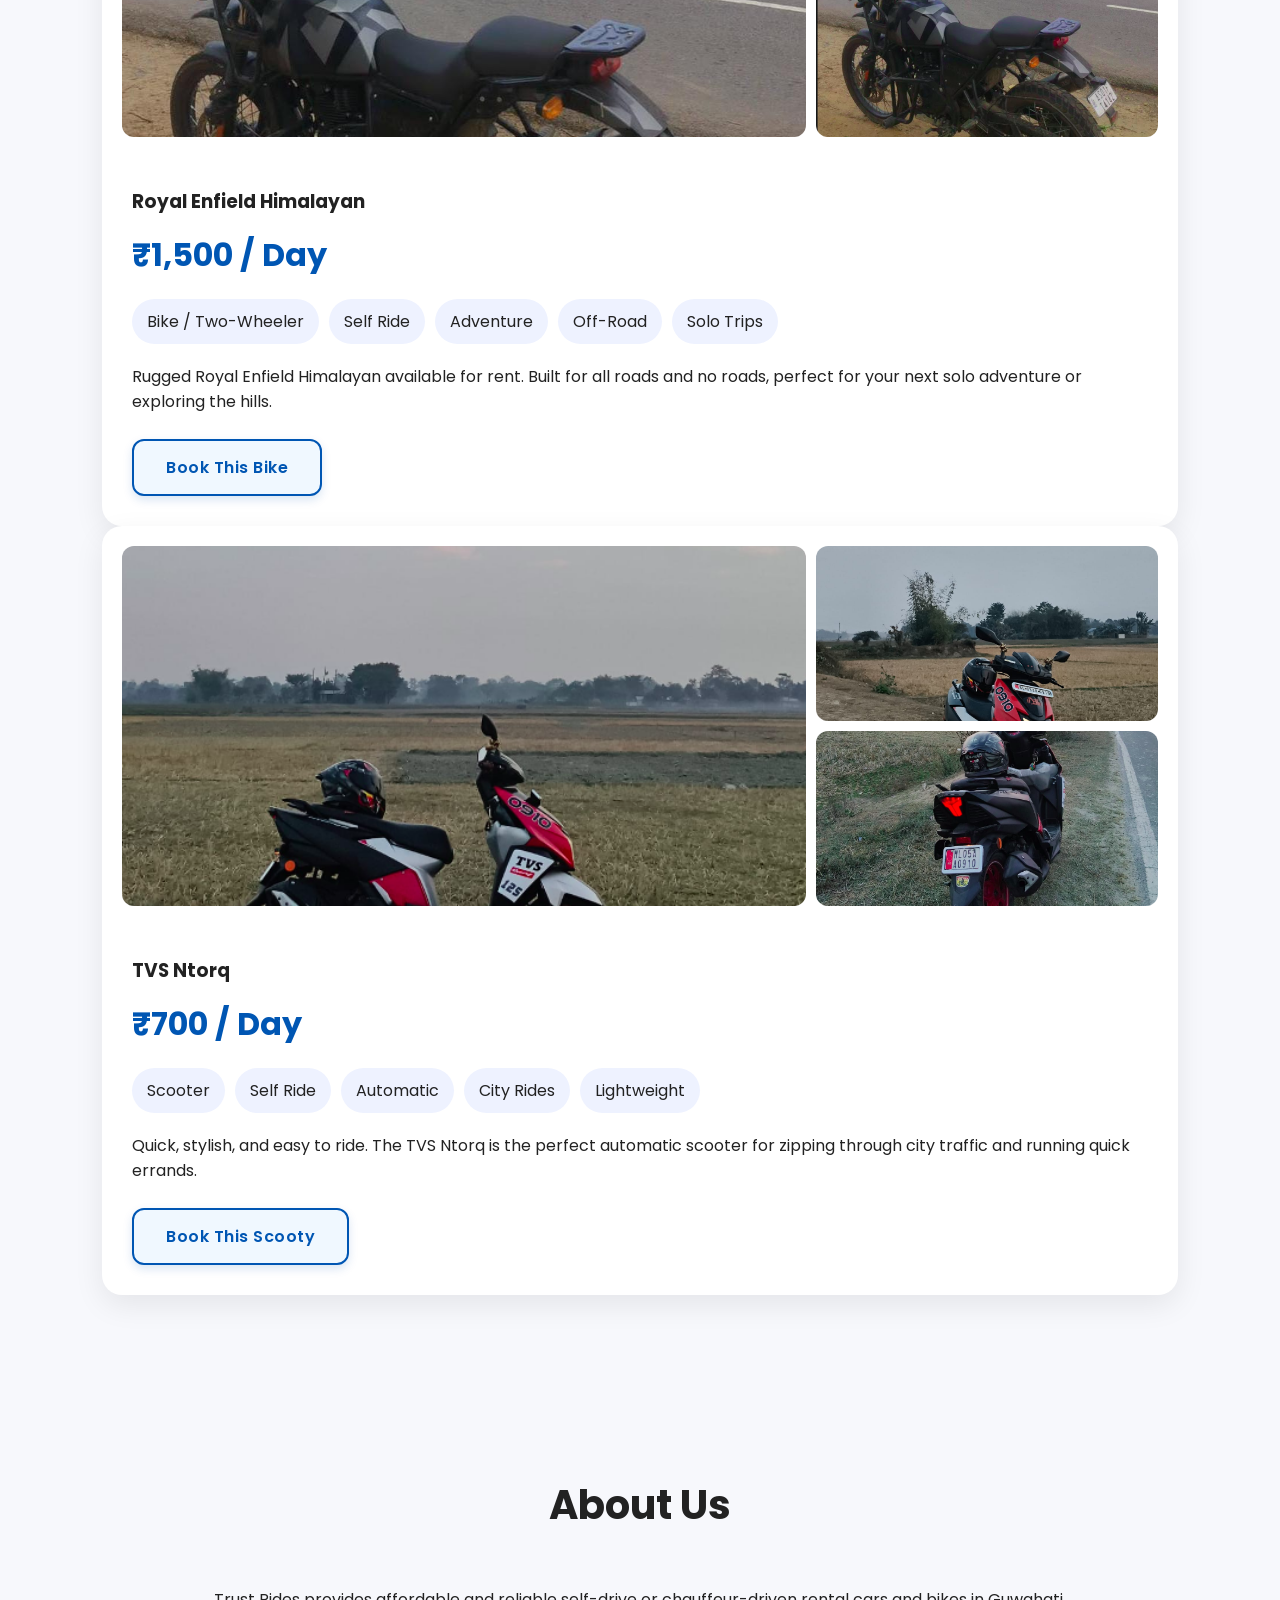
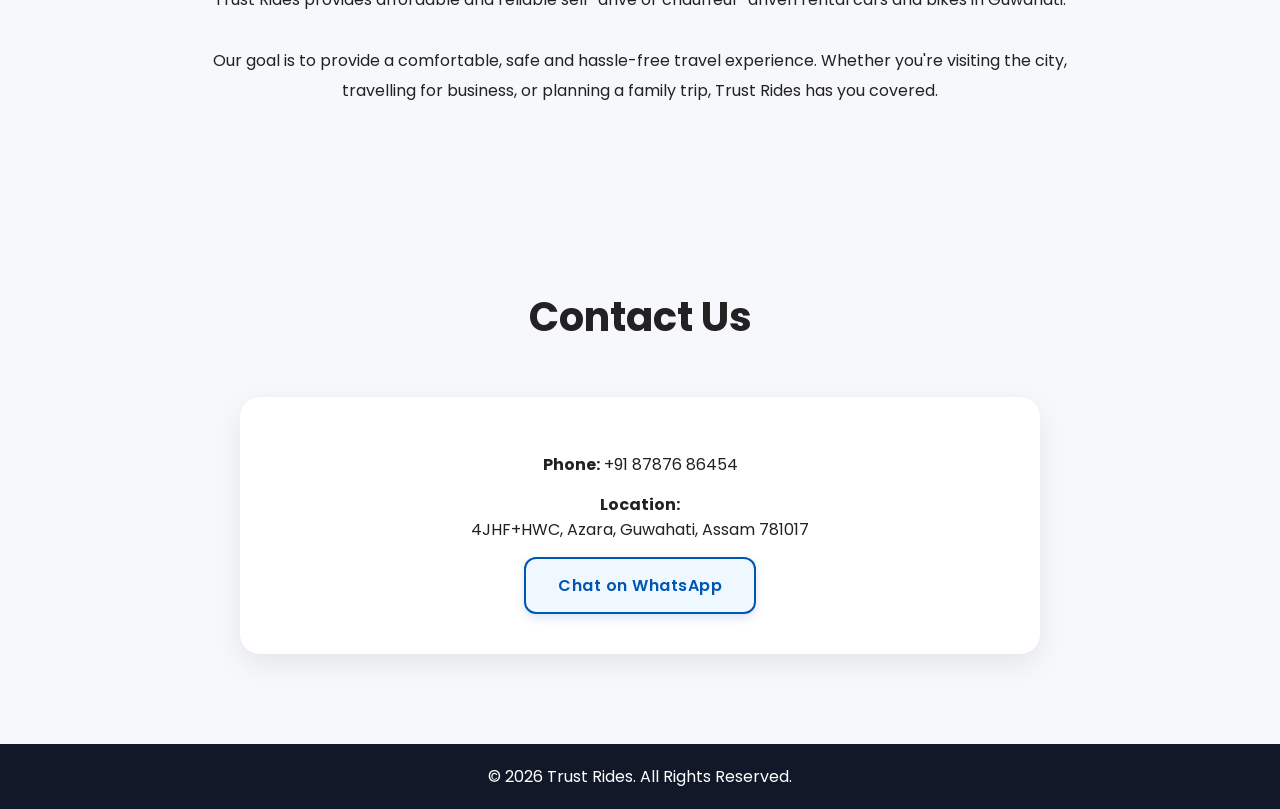
==== commit b75b4f6f: "Updated map" ====
--- a/index.html
+++ b/index.html
@@ -254,7 +254,7 @@
 
             <p>
                 <strong>Location:</strong><br>
-                4JH9+X85, Azara, Guwahati, Assam 781017
+                4JHF+HWC, Azara, Guwahati, Assam 781017
             </p>
 
             <a class="btn" href="https://wa.me/918787686454" target="_blank">
--- a/style.css
+++ b/style.css
@@ -356,4 +356,13 @@
 
 .gallery-img{
     cursor:pointer;
+}
+
+/* Fix for iOS Safari, Brave, and Mobile Browser Animation Freezes */
+@media (max-width: 768px) {
+    .reveal {
+        opacity: 1 !important;
+        transform: translateY(0) !important;
+        transition: none !important;
+    }
 }
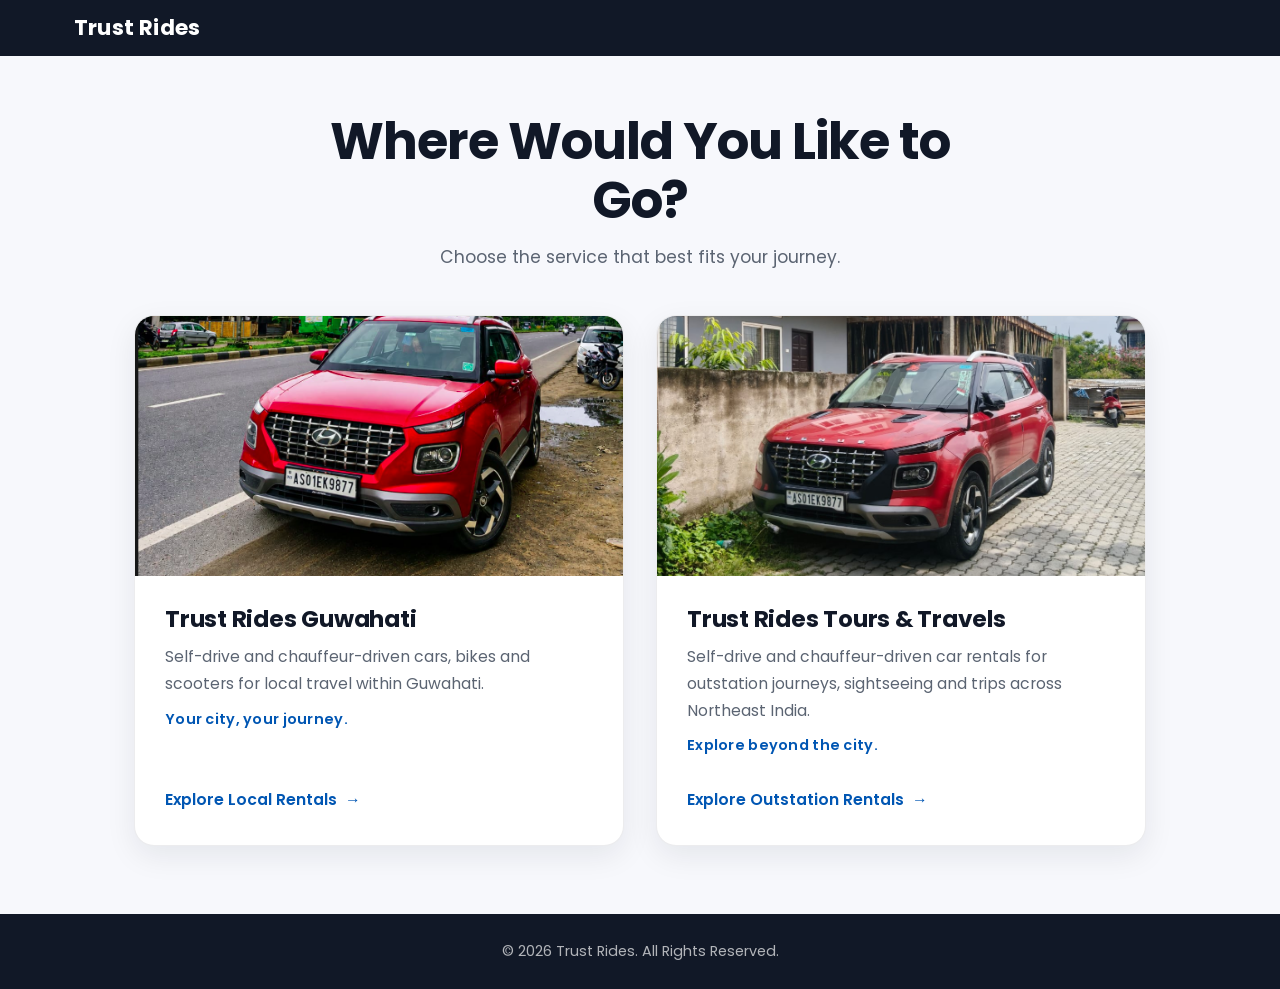
==== commit c8f8c232: "T1" ====
--- a/index.html
+++ b/index.html
@@ -4,277 +4,91 @@
 <head>
     <meta charset="UTF-8">
     <meta name="viewport" content="width=device-width, initial-scale=1.0">
+
     <meta name="description"
-        content="Affordable self-drive and chauffeur-driven car rentals in Guwahati. Hyundai Venue available for rent with Trust Rides.">
+        content="Trust Rides — choose between self-drive and chauffeur-driven car, bike and scooter rentals in Guwahati, or outstation car rentals across Northeast India.">
+    <meta name="theme-color" content="#111827">
 
-    <meta name="keywords"
-        content="car rental guwahati, self drive car guwahati, trust rides, hyundai venue rental, car hire guwahati">
-    <title>Trust Rides | Car Rentals in Guwahati</title>
+    <title>Trust Rides | Car &amp; Bike Rentals in Guwahati</title>
 
-    <link rel="stylesheet" href="style.css">
+    <link rel="icon" type="image/svg+xml" href="favicon.svg">
 
     <link rel="preconnect" href="https://fonts.googleapis.com">
     <link rel="preconnect" href="https://fonts.gstatic.com" crossorigin>
-
     <link href="https://fonts.googleapis.com/css2?family=Poppins:wght@300;400;500;600;700&display=swap"
         rel="stylesheet">
+
+    <link rel="stylesheet" href="css/base.css">
+    <link rel="stylesheet" href="css/main.css">
+
 </head>
 
 <body>
 
-    <header>
-        <div class="logo">Trust Rides</div>
+    <header class="site-header">
+        <div class="site-header__inner">
+            <a class="brand" href="index.html">Trust Rides</a>
+        </div>
+    </header>
 
-        <div class="menu-btn" id="menu-btn">
-            ☰
+    <main class="landing">
+
+        <div class="landing__head">
+            <h1>Where Would You Like to Go?</h1>
+            <p class="landing__subtitle">Choose the service that best fits your journey.</p>
         </div>
 
-        <nav id="nav-menu">
-            <a href="#cars">Cars & Bikes</a>
-            <a href="#about">About</a>
-            <a href="#contact">Contact</a>
-        </nav>
-    </header>
+        <div class="service-grid">
 
-    <section class="hero reveal">
+            <!-- Trust Rides Guwahati — local rentals -->
+            <a class="service-card" href="guwahati.html">
+                <div class="card-media card-media--venue">
+                    <img src="images/local/Venue_1.png"
+                        alt="Hyundai Venue available for self-drive and chauffeur-driven rental in Guwahati">
+                </div>
+                <div class="card-body">
+                    <h2>Trust Rides Guwahati</h2>
+                    <p class="card-desc">
+                        Self-drive and chauffeur-driven cars, bikes and scooters for local travel within Guwahati.
+                    </p>
+                    <p class="card-tagline">Your city, your journey.</p>
+                    <span class="card-cta">
+                        Explore Local Rentals
+                        <span class="card-arrow" aria-hidden="true">&rarr;</span>
+                    </span>
+                </div>
+            </a>
 
-        <div class="hero-content">
-
-            <h1>Affordable & Reliable Car Rentals in Guwahati</h1>
-
-            <p>
-                Self-drive or chauffeur-driven rental cars for city rides,
-                airport transfers, business trips and outstation travel.
-            </p>
-
-            <a class="btn"
-                href="https://wa.me/918787686454?text=Hello%20Trust%20Rides,%20I%20would%20like%20to%20book%20a%20vehicle."
-                target="_blank">
-                Book on WhatsApp
+            <!-- Trust Rides Tours & Travels — outstation rentals -->
+            <a class="service-card" href="tours.html">
+                <div class="card-media card-media--outstation">
+                    <img src="images/outstation/Venue-2.jpeg"
+                        alt="Red Hyundai Venue available for outstation rentals across Northeast India">
+                </div>
+                <div class="card-body">
+                    <h2>Trust Rides Tours &amp; Travels</h2>
+                    <p class="card-desc">
+                        Self-drive and chauffeur-driven car rentals for outstation journeys, sightseeing and trips
+                        across Northeast India.
+                    </p>
+                    <p class="card-tagline">Explore beyond the city.</p>
+                    <span class="card-cta">
+                        Explore Outstation Rentals
+                        <span class="card-arrow" aria-hidden="true">&rarr;</span>
+                    </span>
+                </div>
             </a>
 
         </div>
 
-    </section>
+    </main>
 
-    <section class="reveal">
-
-        <div class="stats">
-
-            <div class="stat">
-                <h3>Affordable</h3>
-                <p>Competitive daily rental rates.</p>
-            </div>
-
-            <div class="stat">
-                <h3>Reliable</h3>
-                <p>Well-maintained vehicles.</p>
-            </div>
-
-            <div class="stat">
-                <h3>Self Drive</h3>
-                <p>Drive at your own convenience.</p>
-            </div>
-
-            <div class="stat">
-                <h3>Chauffeur Service</h3>
-                <p>Professional driver available.</p>
-            </div>
-
-        </div>
-
-    </section>
-
-    <section id="cars" class="reveal">
-
-        <h2 class="section-title">Available Vehicles</h2>
-
-        <div class="vehicles-grid">
-
-            <div class="car-card">
-                <div class="car-gallery">
-                    <img src="Venue_1.png" alt="Venue Front View" class="gallery-img">
-                    <img src="Venue_2.png" alt="Venue Night View" class="gallery-img">
-                    <img src="Venue_3.png" alt="Venue Rear View" class="gallery-img">
-                </div>
-                <div class="car-content">
-                    <h3>Hyundai Venue SX Turbo</h3>
-                    <div class="price">₹2,600 / Day</div>
-                    <div class="features">
-                        <span>SUV</span>
-                        <span>Self Drive</span>
-                        <span>Chauffeur Available</span>
-                        <span>Comfortable</span>
-                        <span>Outstation Trips</span>
-                    </div>
-                    <p>
-                        Premium Hyundai Venue available for rent in Guwahati.
-                        Perfect for family trips, business travel, airport pickups,
-                        and long-distance journeys.
-                    </p>
-                    <br>
-                    <a class="btn"
-                        href="https://wa.me/918787686454?text=Hello%20Trust%20Rides,%20I%20want%20to%20book%20the%20Hyundai%20Venue."
-                        target="_blank">
-                        Book This Car
-                    </a>
-                </div>
-            </div>
-
-            <div class="car-card">
-                <div class="car-gallery">
-                    <img src="Baleno_1.png" alt="Baleno Front View" class="gallery-img">
-                    <img src="Baleno_2.png" alt="Baleno Side View" class="gallery-img">
-                    <img src="Baleno_3.png" alt="Baleno Rear View" class="gallery-img">
-                </div>
-                <div class="car-content">
-                    <h3>Maruti Suzuki Baleno</h3>
-                    <div class="price">₹2,200 / Day</div>
-                    <div class="features">
-                        <span>Hatchback</span>
-                        <span>Self Drive</span>
-                        <span>Chauffeur Available</span>
-                        <span>Comfortable</span>
-                        <span>City Rides</span>
-                    </div>
-                    <p>
-                        Comfortable and fuel-efficient Maruti Suzuki Baleno available for rent.
-                        Perfect for navigating city traffic and quick everyday getaways.
-                    </p>
-                    <br>
-                    <a class="btn"
-                        href="https://wa.me/918787686454?text=Hello%20Trust%20Rides,%20I%20want%20to%20book%20the%20Baleno."
-                        target="_blank">
-                        Book This Car
-                    </a>
-                </div>
-            </div>
-
-            <div class="car-card">
-                <div class="car-gallery">
-                    <img src="Himalayan_1.png" alt="Himalayan Side View" class="gallery-img">
-                    <img src="Himalayan_2.png" alt="Himalayan Front View" class="gallery-img">
-                    <img src="Himalayan_3.png" alt="Himalayan Rear View" class="gallery-img">
-                </div>
-                <div class="car-content">
-                    <h3>Royal Enfield Himalayan</h3>
-                    <div class="price">₹1,500 / Day</div>
-                    <div class="features">
-                        <span>Bike / Two-Wheeler</span>
-                        <span>Self Ride</span>
-                        <span>Adventure</span>
-                        <span>Off-Road</span>
-                        <span>Solo Trips</span>
-                    </div>
-                    <p>
-                        Rugged Royal Enfield Himalayan available for rent.
-                        Built for all roads and no roads, perfect for your next solo adventure or exploring the hills.
-                    </p>
-                    <br>
-                    <a class="btn"
-                        href="https://wa.me/918787686454?text=Hello%20Trust%20Rides,%20I%20want%20to%20book%20the%20Himalayan."
-                        target="_blank">
-                        Book This Bike
-                    </a>
-                </div>
-            </div>
-
-            <div class="car-card">
-                <div class="car-gallery">
-                    <img src="Ntorq_1.png" alt="Ntorq Side View" class="gallery-img">
-                    <img src="Ntorq_2.png" alt="Ntorq Front View" class="gallery-img">
-                    <img src="Ntorq_3.png" alt="Ntorq Rear View" class="gallery-img">
-                </div>
-                <div class="car-content">
-                    <h3>TVS Ntorq</h3>
-                    <div class="price">₹700 / Day</div>
-                    <div class="features">
-                        <span>Scooter</span>
-                        <span>Self Ride</span>
-                        <span>Automatic</span>
-                        <span>City Rides</span>
-                        <span>Lightweight</span>
-                    </div>
-                    <p>
-                        Quick, stylish, and easy to ride. The TVS Ntorq is the perfect automatic scooter for zipping
-                        through city traffic and running quick errands.
-                    </p>
-                    <br>
-                    <a class="btn"
-                        href="https://wa.me/918787686454?text=Hello%20Trust%20Rides,%20I%20want%20to%20book%20the%20Ntorq."
-                        target="_blank">
-                        Book This Scooty
-                    </a>
-                </div>
-            </div>
-
-        </div>
-
-    </section>
-
-    <div id="imageModal" class="modal">
-
-        <span class="close-modal">&times;</span>
-
-        <img class="modal-content" id="modalImage" alt="Expanded Vehicle View">
-
-    </div>
-
-    <section id="about" class="reveal">
-
-        <h2 class="section-title">About Us</h2>
-
-        <div class="about">
-
-            <p>
-                Trust Rides provides affordable and reliable self-drive or
-                chauffeur-driven rental cars and bikes in Guwahati.
-            </p>
-
-            <br>
-
-            <p>
-                Our goal is to provide a comfortable, safe and hassle-free
-                travel experience. Whether you're visiting the city,
-                travelling for business, or planning a family trip,
-                Trust Rides has you covered.
-            </p>
-
-        </div>
-
-    </section>
-
-    <section id="contact" class="reveal">
-
-        <h2 class="section-title">Contact Us</h2>
-
-        <div class="contact-box">
-
-            <p><strong>Phone:</strong> +91 87876 86454</p>
-
-            <p>
-                <strong>Location:</strong><br>
-                4JHF+HWC, Azara, Guwahati, Assam 781017
-            </p>
-
-            <a class="btn" href="https://wa.me/918787686454" target="_blank">
-                Chat on WhatsApp
-            </a>
-
-        </div>
-
-    </section>
-
-    <footer>
-        © 2026 Trust Rides. All Rights Reserved.
+    <footer class="site-footer">
+        &copy; 2026 Trust Rides. All Rights Reserved.
     </footer>
 
-    <a class="whatsapp" href="https://wa.me/918787686454" target="_blank">
-        💬
-    </a>
-
-    <script src="script.js"></script>
+    <script src="js/main.js"></script>
 
 </body>
 
-</html>+</html>
--- a/css/base.css
+++ b/css/base.css
@@ -0,0 +1,309 @@
+/* ============================================================
+   Trust Rides — shared foundation
+   Used by: index.html (landing) and tours.html
+   The Guwahati page keeps its own self-contained stylesheet
+   (css/guwahati.css) so its original look is untouched.
+   ============================================================ */
+
+:root{
+    --blue: #0056b3;
+    --blue-dark: #004494;
+    --blue-soft: #eef4ff;
+    --green: #25D366;
+    --bg: #f7f8fc;
+    --ink: #111827;
+    --muted: #5b6472;
+    --line: rgba(17, 24, 39, .08);
+    --navy: #111827;
+    --navy-deep: #0b1220;
+    --white: #fff;
+    --radius: 20px;
+    --shadow-sm: 0 10px 30px rgba(17, 24, 39, .08);
+    --shadow-lg: 0 22px 45px rgba(17, 24, 39, .16);
+    --header-h: 56px;
+}
+
+*{
+    margin: 0;
+    padding: 0;
+    box-sizing: border-box;
+}
+
+html{
+    scroll-behavior: smooth;
+    -webkit-text-size-adjust: 100%;
+}
+
+body{
+    font-family: 'Poppins', sans-serif;
+    background: var(--bg);
+    color: var(--ink);
+    line-height: 1.6;
+    overflow-x: hidden;
+}
+
+img{
+    display: block;
+    max-width: 100%;
+}
+
+a{
+    color: inherit;
+}
+
+.container{
+    width: 100%;
+    max-width: 1180px;
+    margin: 0 auto;
+    padding: 0 24px;
+}
+
+/* ---------- Focus visibility (keyboard users) ---------- */
+:focus-visible{
+    outline: 3px solid rgba(0, 86, 179, .5);
+    outline-offset: 3px;
+    border-radius: 6px;
+}
+
+/* ---------- Header ---------- */
+.site-header{
+    position: sticky;
+    top: 0;
+    z-index: 1000;
+    background: var(--navy);
+    color: var(--white);
+    transition: box-shadow .3s ease;
+}
+
+.site-header.is-scrolled{
+    box-shadow: 0 10px 30px rgba(0, 0, 0, .22);
+}
+
+.site-header__inner{
+    position: relative;
+    display: flex;
+    align-items: center;
+    justify-content: space-between;
+    gap: 24px;
+    max-width: 1180px;
+    margin: 0 auto;
+    padding: 15px 24px;
+}
+
+.brand{
+    display: inline-flex;
+    flex-direction: column;
+    gap: 1px;
+    color: var(--white);
+    text-decoration: none;
+    font-size: 1.35rem;
+    font-weight: 700;
+    line-height: 1.2;
+    letter-spacing: .2px;
+}
+
+.brand:hover{
+    color: var(--white);
+}
+
+.brand__sub{
+    font-size: .64rem;
+    font-weight: 500;
+    letter-spacing: .16em;
+    text-transform: uppercase;
+    color: rgba(255, 255, 255, .6);
+}
+
+.site-nav{
+    display: flex;
+    align-items: center;
+    gap: 28px;
+}
+
+.site-nav a{
+    color: rgba(255, 255, 255, .82);
+    text-decoration: none;
+    font-size: .95rem;
+    letter-spacing: .01em;
+    transition: color .2s ease;
+}
+
+.site-nav a:hover,
+.site-nav a:focus-visible{
+    color: var(--white);
+}
+
+.nav-toggle{
+    display: none;
+    background: transparent;
+    border: 0;
+    color: var(--white);
+    font-size: 1.7rem;
+    line-height: 1;
+    padding: 4px 10px;
+    border-radius: 8px;
+    cursor: pointer;
+}
+
+/* ---------- Buttons ---------- */
+.btn-solid,
+.btn-outline{
+    display: inline-flex;
+    align-items: center;
+    justify-content: center;
+    gap: 8px;
+    padding: 14px 30px;
+    border-radius: 12px;
+    font-weight: 600;
+    font-size: .98rem;
+    text-decoration: none;
+    transition: background .25s ease, color .25s ease,
+                transform .25s ease, box-shadow .25s ease;
+}
+
+.btn-solid{
+    background: var(--blue);
+    color: var(--white);
+    border: 2px solid var(--blue);
+    box-shadow: 0 8px 20px rgba(0, 86, 179, .25);
+}
+
+.btn-solid:hover{
+    background: var(--blue-dark);
+    border-color: var(--blue-dark);
+    transform: translateY(-3px);
+    box-shadow: 0 12px 26px rgba(0, 86, 179, .32);
+}
+
+.btn-outline{
+    background: transparent;
+    color: var(--white);
+    border: 2px solid rgba(255, 255, 255, .35);
+}
+
+.btn-outline:hover{
+    background: rgba(255, 255, 255, .1);
+    border-color: rgba(255, 255, 255, .7);
+    transform: translateY(-3px);
+}
+
+/* ---------- Sections ---------- */
+.section{
+    padding: 84px 0;
+}
+
+.section--tint{
+    background: #eef1f9;
+}
+
+.section-title{
+    font-size: clamp(1.6rem, 3vw, 2.2rem);
+    line-height: 1.25;
+    letter-spacing: -.01em;
+    text-align: center;
+}
+
+.section-lead{
+    max-width: 640px;
+    margin: 14px auto 0;
+    text-align: center;
+    color: var(--muted);
+    font-size: 1rem;
+}
+
+/* ---------- Footer ---------- */
+.site-footer{
+    background: var(--navy);
+    color: rgba(255, 255, 255, .68);
+    text-align: center;
+    padding: 26px 24px;
+    font-size: .9rem;
+}
+
+/* ---------- Floating WhatsApp button ---------- */
+.wa-float{
+    position: fixed;
+    right: 20px;
+    bottom: 20px;
+    z-index: 900;
+    width: 62px;
+    height: 62px;
+    border-radius: 50%;
+    background: var(--green);
+    color: var(--white);
+    text-decoration: none;
+    display: flex;
+    justify-content: center;
+    align-items: center;
+    box-shadow: 0 10px 20px rgba(0, 0, 0, .25);
+    transition: transform .25s ease;
+}
+
+.wa-float:hover{
+    transform: scale(1.06);
+}
+
+/* ---------- Scroll reveal (only when JS is available) ---------- */
+.js .reveal{
+    opacity: 0;
+    transform: translateY(18px);
+    transition: opacity .6s ease, transform .6s ease;
+}
+
+.js .reveal.is-visible{
+    opacity: 1;
+    transform: translateY(0);
+}
+
+/* ---------- Motion preferences ---------- */
+@media (prefers-reduced-motion: reduce){
+    html{
+        scroll-behavior: auto;
+    }
+
+    .js .reveal{
+        opacity: 1;
+        transform: none;
+        transition: none;
+    }
+
+    .btn-solid:hover,
+    .btn-outline:hover{
+        transform: none;
+    }
+}
+
+/* ---------- Mobile navigation ---------- */
+@media (max-width: 820px){
+    .nav-toggle{
+        display: block;
+    }
+
+    .site-nav{
+        position: absolute;
+        top: 100%;
+        left: 0;
+        width: 100%;
+        display: none;
+        flex-direction: column;
+        align-items: stretch;
+        gap: 0;
+        background: var(--navy);
+        padding: 6px 0 14px;
+        box-shadow: 0 18px 30px rgba(0, 0, 0, .25);
+    }
+
+    .site-nav.is-open{
+        display: flex;
+    }
+
+    .site-nav a{
+        padding: 14px 24px;
+        font-size: 1rem;
+        border-top: 1px solid rgba(255, 255, 255, .07);
+    }
+
+    .section{
+        padding: 60px 0;
+    }
+}
--- a/css/main.css
+++ b/css/main.css
@@ -0,0 +1,224 @@
+/* ============================================================
+   Trust Rides — landing page (index.html)
+   Service selection between Guwahati rentals and Tours & Travels.
+   ============================================================ */
+
+.landing{
+    display: flex;
+    flex-direction: column;
+    justify-content: center;
+    min-height: calc(100vh - var(--header-h) - 76px);
+    padding: 56px 0 68px;
+}
+
+/* Entrance animation runs on CSS alone, so the page is never
+   hidden if JavaScript fails to load. */
+@keyframes rise-in{
+    from{
+        opacity: 0;
+        transform: translateY(16px);
+    }
+    to{
+        opacity: 1;
+        transform: translateY(0);
+    }
+}
+
+.landing__head{
+    animation: rise-in .55s ease backwards;
+}
+
+.service-card:nth-child(1){
+    animation: rise-in .55s ease .1s backwards;
+}
+
+.service-card:nth-child(2){
+    animation: rise-in .55s ease .2s backwards;
+}
+
+.landing__head{
+    max-width: 720px;
+    margin: 0 auto 44px;
+    padding: 0 24px;
+    text-align: center;
+}
+
+.landing__head h1{
+    font-size: clamp(2rem, 4.4vw, 3.2rem);
+    line-height: 1.15;
+    letter-spacing: -.02em;
+    margin-bottom: 14px;
+}
+
+.landing__subtitle{
+    color: var(--muted);
+    font-size: clamp(.98rem, 1.4vw, 1.08rem);
+}
+
+/* ---------- Service cards ---------- */
+.service-grid{
+    display: grid;
+    grid-template-columns: repeat(2, minmax(0, 1fr));
+    gap: 32px;
+    width: 100%;
+    max-width: 1060px;
+    margin: 0 auto;
+    padding: 0 24px;
+}
+
+.service-card{
+    display: flex;
+    flex-direction: column;
+    background: var(--white);
+    border: 1px solid var(--line);
+    border-radius: var(--radius);
+    overflow: hidden;
+    color: inherit;
+    text-decoration: none;
+    box-shadow: var(--shadow-sm);
+    transition: transform .3s ease, box-shadow .3s ease;
+}
+
+.service-card:hover{
+    transform: translateY(-8px);
+    box-shadow: var(--shadow-lg);
+}
+
+.service-card:focus-visible{
+    outline: 3px solid var(--blue);
+    outline-offset: 4px;
+}
+
+.card-media{
+    position: relative;
+    height: 260px;
+    overflow: hidden;
+    background: #e6edf9;
+}
+
+.card-media img{
+    width: 100%;
+    height: 100%;
+    object-fit: cover;
+    transition: transform .5s ease;
+}
+
+.service-card:hover .card-media img{
+    transform: scale(1.05);
+}
+
+/* The Guwahati photo is portrait, so the crop is biased
+   towards the car rather than the sky. */
+.card-media--venue img{
+    object-position: center 88%;
+}
+
+/* Supplied outstation photo: same treatment. */
+.card-media--outstation img{
+    object-position: center 65%;
+}
+
+.card-body{
+    display: flex;
+    flex-direction: column;
+    flex: 1;
+    gap: 10px;
+    padding: 28px 30px 32px;
+}
+
+.card-body h2{
+    font-size: 1.45rem;
+    line-height: 1.3;
+    letter-spacing: -.01em;
+}
+
+.card-desc{
+    color: var(--muted);
+    font-size: .98rem;
+    line-height: 1.7;
+}
+
+.card-tagline{
+    color: var(--blue);
+    font-size: .9rem;
+    font-weight: 600;
+    letter-spacing: .02em;
+}
+
+.card-cta{
+    display: inline-flex;
+    align-items: center;
+    gap: 8px;
+    margin-top: auto;
+    padding-top: 20px;
+    color: var(--blue);
+    font-weight: 600;
+    font-size: .98rem;
+}
+
+.card-arrow{
+    transition: transform .25s ease;
+}
+
+.service-card:hover .card-arrow,
+.service-card:focus-visible .card-arrow{
+    transform: translateX(6px);
+}
+
+/* ---------- Responsive ---------- */
+@media (max-width: 860px){
+    .landing{
+        justify-content: flex-start;
+        min-height: 0;
+        padding: 46px 0 60px;
+    }
+
+    .landing__head{
+        margin-bottom: 32px;
+    }
+
+    .service-grid{
+        grid-template-columns: 1fr;
+        gap: 24px;
+        max-width: 560px;
+    }
+
+    .card-media{
+        height: 220px;
+    }
+
+    .card-body{
+        padding: 22px 22px 26px;
+    }
+
+    .section-title{
+        text-align: center;
+    }
+}
+
+@media (max-width: 420px){
+    .card-media{
+        height: 190px;
+    }
+}
+
+@media (prefers-reduced-motion: reduce){
+    .landing__head,
+    .service-card:nth-child(1),
+    .service-card:nth-child(2){
+        animation: none;
+    }
+
+    .service-card,
+    .service-card:hover{
+        transform: none;
+    }
+
+    .service-card:hover .card-media img{
+        transform: none;
+    }
+
+    .service-card:hover .card-arrow{
+        transform: none;
+    }
+}
